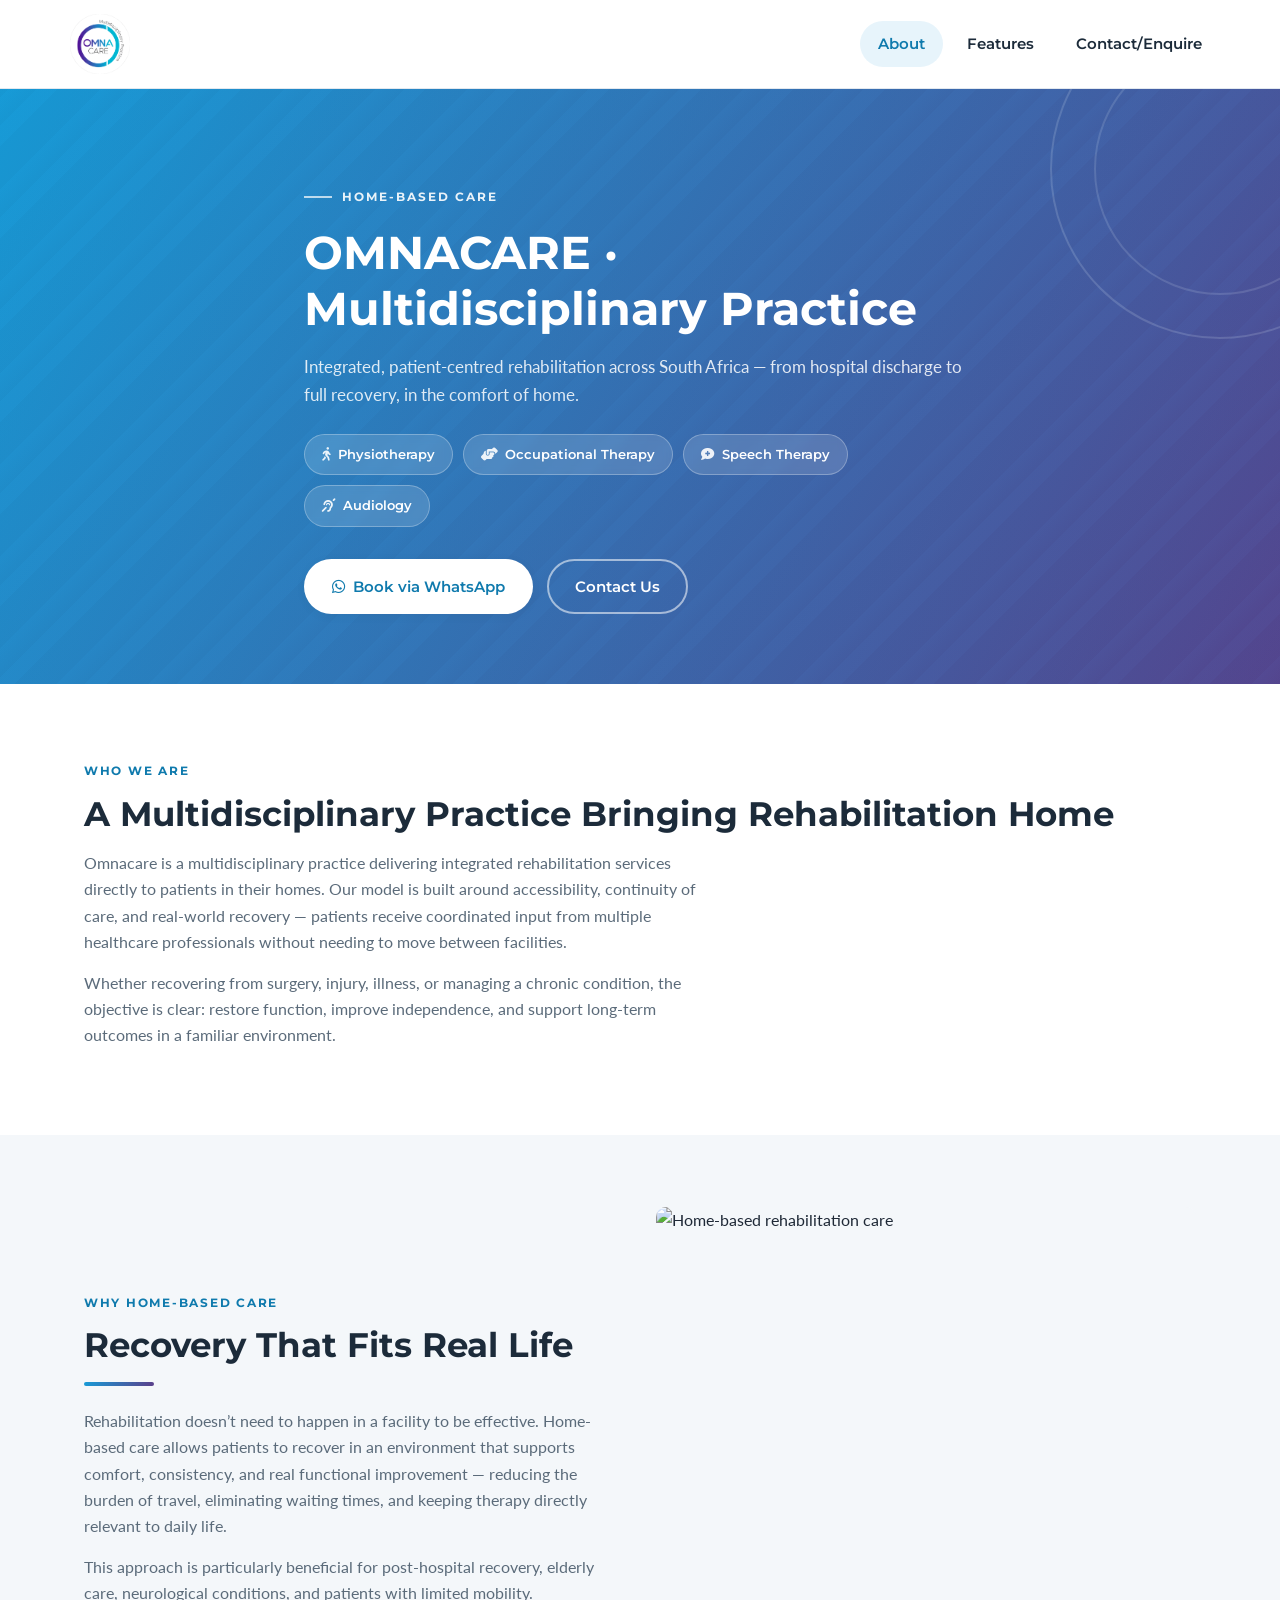
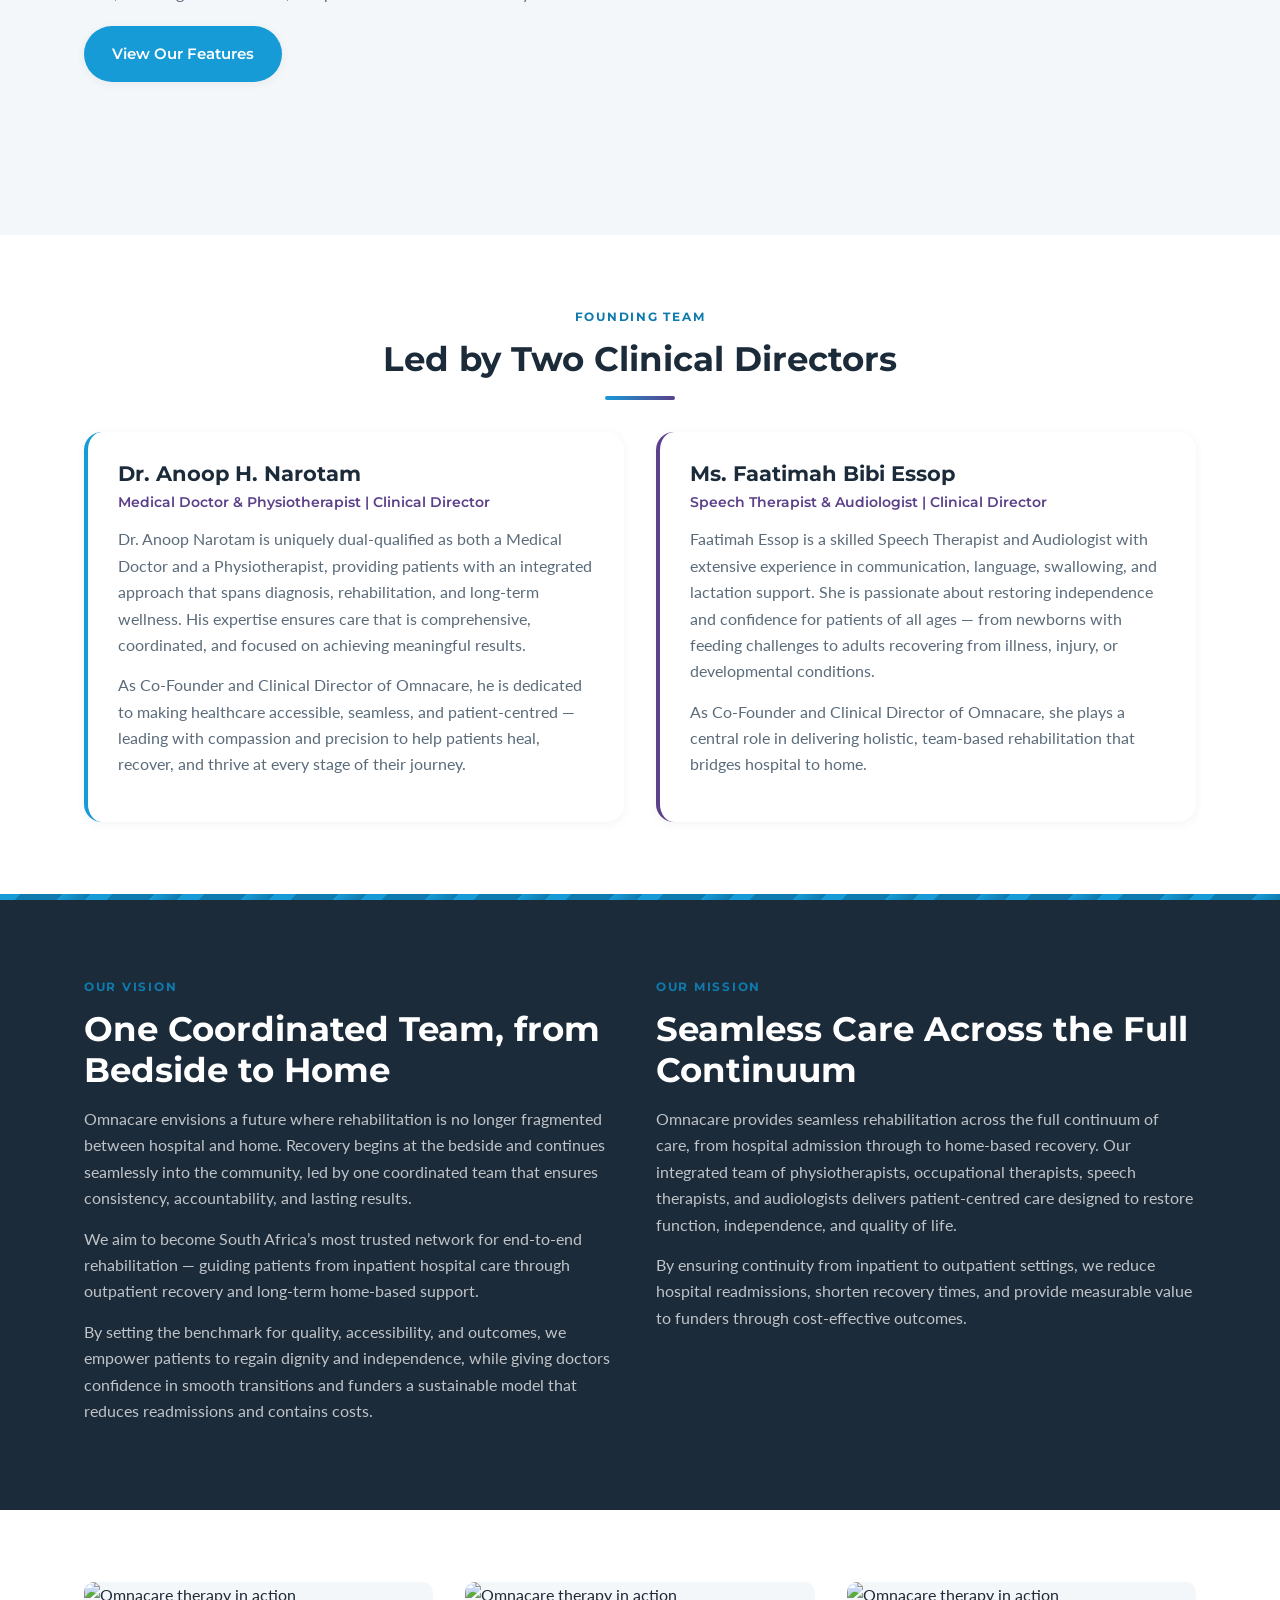
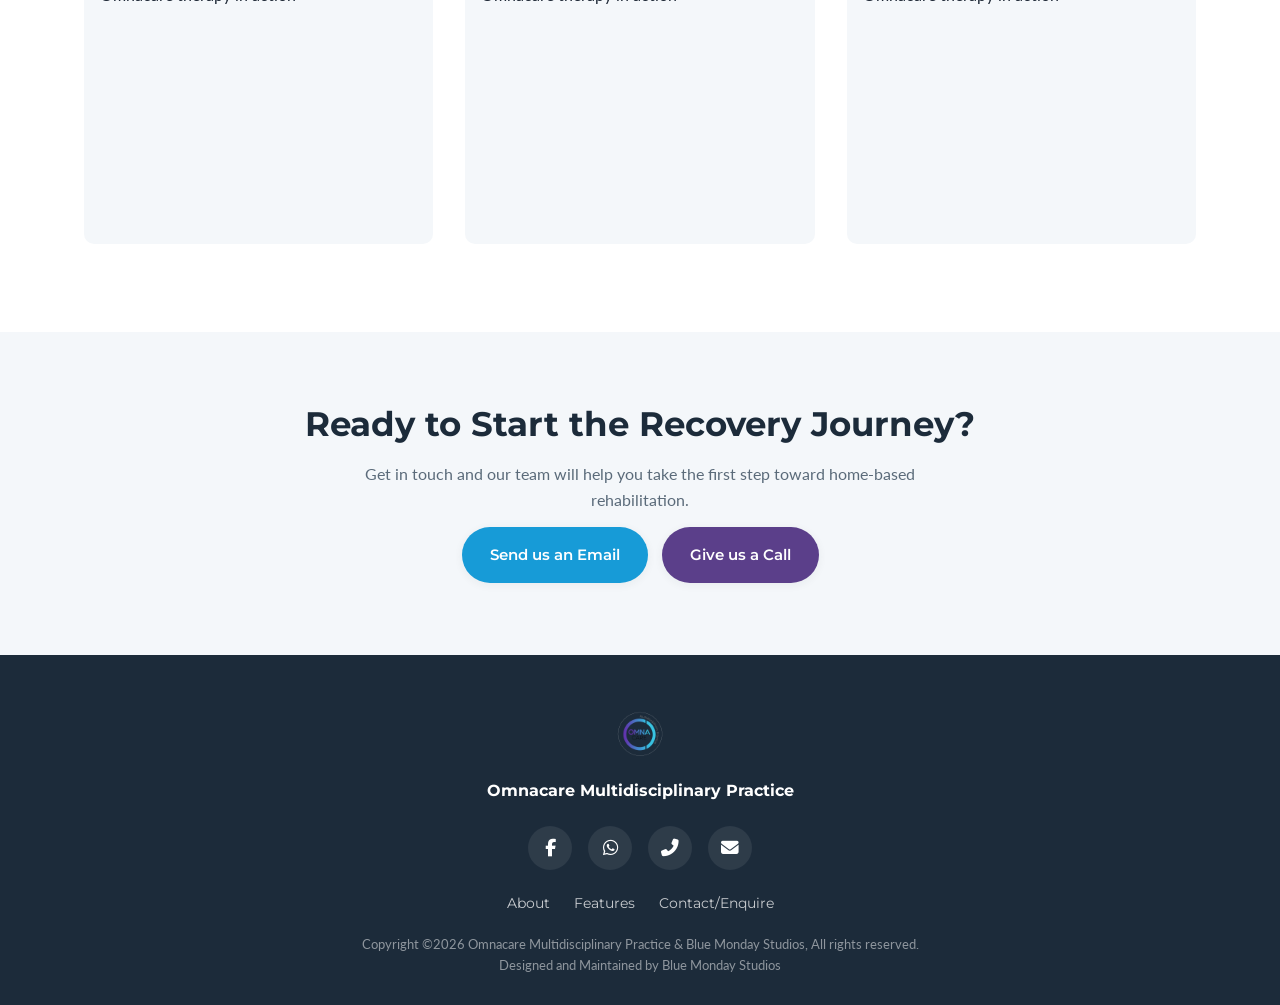
==== index.html @ d3509275 "Update index.html" ====
<!DOCTYPE html>
<html lang="en">
<head>
  <meta charset="UTF-8">
  <meta name="viewport" content="width=device-width, initial-scale=1.0">
  <title>Omnacare Multidisciplinary Practice | Home-Based Rehabilitation</title>
  <meta name="description" content="Omnacare is a South African multidisciplinary practice providing seamless, home-based rehabilitation services. Led by Clinical Directors Dr. Anoop H. Narotam and Faatimah Bibi Essop, our integrated team of physiotherapists, occupational therapists, speech therapists, and audiologists bridges the gap from hospital to home.">
  <link rel="icon" href="data/files/omnacarelogotransparent.png">

  <link rel="preconnect" href="https://fonts.googleapis.com">
  <link rel="preconnect" href="https://fonts.gstatic.com" crossorigin>
  <link href="https://fonts.googleapis.com/css2?family=Montserrat:wght@400;600;700&family=Lato:wght@300;400;700&display=swap" rel="stylesheet">
  <link rel="stylesheet" href="https://cdnjs.cloudflare.com/ajax/libs/font-awesome/6.5.2/css/all.min.css">
  <link rel="stylesheet" href="css/styles.css">
</head>
<body>

  <header class="site-header">
    <div class="container nav">
      <a href="index.html" class="nav__logo">
        <img src="data/files/omnacarelogotransparent.png" alt="Omnacare">
      </a>
      <button class="nav__toggle" aria-label="Toggle menu" aria-expanded="false">
        <i class="fas fa-bars"></i>
      </button>
      <nav class="nav__links">
        <a href="index.html" aria-current="page">About</a>
        <a href="features.html">Features</a>
        <a href="contact.html">Contact/Enquire</a>
      </nav>
    </div>
  </header>

  <section class="hero">
    <div class="hero__rings" aria-hidden="true"></div>
    <div class="container hero__inner">
      <div class="hero__eyebrow">Home-based Care</div>
      <h1>OMNACARE &middot; Multidisciplinary Practice</h1>
      <p>Integrated, patient-centred rehabilitation across South Africa &mdash; from hospital discharge to full recovery, in the comfort of home.</p>
      <div class="discipline-chips">
        <span><i class="fas fa-walking"></i> Physiotherapy</span>
        <span><i class="fas fa-hands-helping"></i> Occupational Therapy</span>
        <span><i class="fas fa-comment-medical"></i> Speech Therapy</span>
        <span><i class="fas fa-deaf"></i> Audiology</span>
      </div>
      <div class="btn-group">
        <a href="https://wa.me/27760344131?text=Hi,%20I'd%20like%20to%20book%20an%20appointment" class="btn btn-primary" style="background:#fff;color:var(--color-primary-dark)">
          <i class="fab fa-whatsapp"></i> Book via WhatsApp
        </a>
        <a href="contact.html" class="btn btn-outline">Contact Us</a>
      </div>
    </div>
  </section>

  <section class="section">
    <div class="container" data-reveal>
      <div class="eyebrow">Who we are</div>
      <h2>A Multidisciplinary Practice Bringing Rehabilitation Home</h2>
      <p class="max-prose">Omnacare is a multidisciplinary practice delivering integrated rehabilitation services directly to patients in their homes. Our model is built around accessibility, continuity of care, and real-world recovery &mdash; patients receive coordinated input from multiple healthcare professionals without needing to move between facilities.</p>
      <p class="max-prose">Whether recovering from surgery, injury, illness, or managing a chronic condition, the objective is clear: restore function, improve independence, and support long-term outcomes in a familiar environment.</p>
    </div>
  </section>

  <section class="section section--alt">
    <div class="container grid grid--2 grid--center">
      <div data-reveal>
        <div class="eyebrow">Why home-based care</div>
        <h2>Recovery That Fits Real Life</h2>
        <div class="divider"></div>
        <p>Rehabilitation doesn&rsquo;t need to happen in a facility to be effective. Home-based care allows patients to recover in an environment that supports comfort, consistency, and real functional improvement &mdash; reducing the burden of travel, eliminating waiting times, and keeping therapy directly relevant to daily life.</p>
        <p>This approach is particularly beneficial for post-hospital recovery, elderly care, neurological conditions, and patients with limited mobility.</p>
        <div class="btn-group" style="margin-top:20px">
          <a href="features.html" class="btn btn-primary">View Our Features</a>
        </div>
      </div>
      <div data-reveal>
        <div class="card__media" style="aspect-ratio:1/1">
          <img src="data/files/picture2.png" alt="Home-based rehabilitation care" loading="lazy">
        </div>
      </div>
    </div>
  </section>

  <section class="section">
    <div class="container">
      <div class="eyebrow text-center mx-auto" style="display:block;text-align:center">Founding team</div>
      <h2 class="text-center">Led by Two Clinical Directors</h2>
      <div class="divider divider--center"></div>
      <div class="grid grid--2" style="margin-top:32px">
        <div class="team-card" data-reveal>
          <h3>Dr. Anoop H. Narotam</h3>
          <span class="role">Medical Doctor &amp; Physiotherapist | Clinical Director</span>
          <p>Dr. Anoop Narotam is uniquely dual-qualified as both a Medical Doctor and a Physiotherapist, providing patients with an integrated approach that spans diagnosis, rehabilitation, and long-term wellness. His expertise ensures care that is comprehensive, coordinated, and focused on achieving meaningful results.</p>
          <p>As Co-Founder and Clinical Director of Omnacare, he is dedicated to making healthcare accessible, seamless, and patient-centred &mdash; leading with compassion and precision to help patients heal, recover, and thrive at every stage of their journey.</p>
        </div>
        <div class="team-card" data-reveal>
          <h3>Ms. Faatimah Bibi Essop</h3>
          <span class="role">Speech Therapist &amp; Audiologist | Clinical Director</span>
          <p>Faatimah Essop is a skilled Speech Therapist and Audiologist with extensive experience in communication, language, swallowing, and lactation support. She is passionate about restoring independence and confidence for patients of all ages &mdash; from newborns with feeding challenges to adults recovering from illness, injury, or developmental conditions.</p>
          <p>As Co-Founder and Clinical Director of Omnacare, she plays a central role in delivering holistic, team-based rehabilitation that bridges hospital to home.</p>
        </div>
      </div>
    </div>
  </section>

  <div class="stripe-divider"></div>

  <section class="section section--navy">
    <div class="container grid grid--2">
      <div data-reveal>
        <div class="eyebrow">Our vision</div>
        <h2>One Coordinated Team, from Bedside to Home</h2>
        <p>Omnacare envisions a future where rehabilitation is no longer fragmented between hospital and home. Recovery begins at the bedside and continues seamlessly into the community, led by one coordinated team that ensures consistency, accountability, and lasting results.</p>
        <p>We aim to become South Africa&rsquo;s most trusted network for end-to-end rehabilitation &mdash; guiding patients from inpatient hospital care through outpatient recovery and long-term home-based support.</p>
        <p>By setting the benchmark for quality, accessibility, and outcomes, we empower patients to regain dignity and independence, while giving doctors confidence in smooth transitions and funders a sustainable model that reduces readmissions and contains costs.</p>
      </div>
      <div data-reveal>
        <div class="eyebrow">Our mission</div>
        <h2>Seamless Care Across the Full Continuum</h2>
        <p>Omnacare provides seamless rehabilitation across the full continuum of care, from hospital admission through to home-based recovery. Our integrated team of physiotherapists, occupational therapists, speech therapists, and audiologists delivers patient-centred care designed to restore function, independence, and quality of life.</p>
        <p>By ensuring continuity from inpatient to outpatient settings, we reduce hospital readmissions, shorten recovery times, and provide measurable value to funders through cost-effective outcomes.</p>
      </div>
    </div>
  </section>

  <section class="section">
    <div class="container">
      <div class="grid grid--3" data-reveal>
        <div class="card__media"><img src="data/files/picture4.png" alt="Omnacare therapy in action" loading="lazy"></div>
        <div class="card__media"><img src="data/files/picture4.png" alt="Omnacare therapy in action" loading="lazy"></div>
        <div class="card__media"><img src="data/files/picture3.png" alt="Omnacare therapy in action" loading="lazy"></div>
      </div>
    </div>
  </section>

  <section class="section section--alt text-center">
    <div class="container" data-reveal>
      <h2>Ready to Start the Recovery Journey?</h2>
      <p class="max-prose mx-auto">Get in touch and our team will help you take the first step toward home-based rehabilitation.</p>
      <div class="btn-group" style="justify-content:center">
        <a href="mailto:info@omnacare.co.za" class="btn btn-primary">Send us an Email</a>
        <a href="tel:0760344131" class="btn btn-secondary">Give us a Call</a>
      </div>
    </div>
  </section>

  <footer class="site-footer">
    <div class="container">
      <img class="footer-logo" src="data/files/omnacarelogotranspare.png" alt="Omnacare">
      <div><strong>Omnacare Multidisciplinary Practice</strong></div>
      <div class="footer-social">
        <a href="https://www.facebook.com/profile.php?id=61579705359234" target="_blank" rel="noopener" aria-label="Facebook"><i class="fab fa-facebook-f"></i></a>
        <a href="https://wa.me/27760344131" target="_blank" rel="noopener" aria-label="WhatsApp"><i class="fab fa-whatsapp"></i></a>
        <a href="tel:0760344131" aria-label="Phone"><i class="fas fa-phone-alt"></i></a>
        <a href="mailto:info@omnacare.co.za" aria-label="Email"><i class="fas fa-envelope"></i></a>
      </div>
      <nav class="footer-nav">
        <a href="index.html">About</a>
        <a href="features.html">Features</a>
        <a href="contact.html">Contact/Enquire</a>
      </nav>
      <div class="footer-bottom">
        Copyright &copy;2026 Omnacare Multidisciplinary Practice & Blue Monday Studios, All rights reserved.<br>
        Designed and Maintained by Blue Monday Studios
      </div>
    </div>
  </footer>

  <button class="scroll-top" aria-label="Scroll to top"><i class="fas fa-arrow-up"></i></button>

  <script src="js/main.js"></script>
</body>
</html>
---- css/styles.css ----
/* ==========================================================================
   Omnacare Multidisciplinary Practice — Stylesheet
   ========================================================================== */

:root {
  /* Color tokens */
  --color-primary: #179bd7;
  --color-primary-dark: #0f7aad;
  --color-primary-light: #e7f4fb;
  --color-secondary: #5b3f8a;
  --color-secondary-dark: #452f6b;
  --color-navy: #1c2b3a;
  --color-navy-soft: #293a4a;
  --color-ink: #1f2937;
  --color-muted: #5b6b7a;
  --color-bg: #ffffff;
  --color-bg-alt: #f4f7fa;
  --color-border: #e2e8ef;
  --color-white: #ffffff;

  --gradient-brand: linear-gradient(120deg, var(--color-primary) 0%, var(--color-secondary) 100%);
  --gradient-stripe: repeating-linear-gradient(
    -45deg,
    var(--color-primary-dark),
    var(--color-primary) 20px,
    var(--color-primary-dark) 20px,
    var(--color-primary-dark) 50px,
    var(--color-primary) 50px,
    var(--color-primary) 65px
  );

  /* Type */
  --font-heading: "Montserrat", "Helvetica Neue", sans-serif;
  --font-body: "Lato", "Helvetica Neue", sans-serif;

  /* Layout */
  --max-width: 1160px;
  --radius: 10px;
  --radius-lg: 18px;
  --shadow-sm: 0 2px 10px rgba(28, 43, 58, 0.06);
  --shadow-md: 0 12px 32px rgba(28, 43, 58, 0.12);
  --transition: 0.25s ease;
}

/* ---------- Reset ---------- */
*, *::before, *::after { box-sizing: border-box; }
html { scroll-behavior: smooth; }
body {
  margin: 0;
  font-family: var(--font-body);
  color: var(--color-ink);
  background: var(--color-bg);
  line-height: 1.65;
  -webkit-font-smoothing: antialiased;
}
img { max-width: 100%; display: block; }
a { color: var(--color-primary-dark); text-decoration: none; }
a:hover { color: var(--color-secondary); }
ul { margin: 0; padding: 0; list-style: none; }
h1, h2, h3, h4 {
  font-family: var(--font-heading);
  color: var(--color-navy);
  line-height: 1.2;
  margin: 0 0 16px;
  font-weight: 700;
}
h1 { font-size: clamp(2rem, 4vw, 2.9rem); }
h2 { font-size: clamp(1.55rem, 3vw, 2.1rem); }
h3 { font-size: 1.3rem; }
h4 { font-size: 1.1rem; }
p { margin: 0 0 14px; color: var(--color-muted); }

:focus-visible {
  outline: 3px solid var(--color-primary);
  outline-offset: 2px;
}

@media (prefers-reduced-motion: reduce) {
  html { scroll-behavior: auto; }
  * { animation: none !important; transition: none !important; }
}

/* ---------- Layout helpers ---------- */
.container {
  max-width: var(--max-width);
  margin: 0 auto;
  padding: 0 24px;
}
.section { padding: 72px 0; }
.section--tight { padding: 40px 0; }
.section--alt { background: var(--color-bg-alt); }
.section--navy { background: var(--color-navy); color: rgba(255,255,255,0.88); }
.section--navy h2, .section--navy h3, .section--navy h4 { color: #fff; }
.section--navy p { color: rgba(255,255,255,0.72); }

.eyebrow {
  display: inline-block;
  font-family: var(--font-heading);
  font-size: 0.78rem;
  font-weight: 700;
  letter-spacing: 0.14em;
  text-transform: uppercase;
  color: var(--color-primary-dark);
  margin-bottom: 12px;
}

.divider {
  width: 70px;
  height: 4px;
  border-radius: 4px;
  background: var(--gradient-brand);
  margin: 6px 0 22px;
}
.divider--center { margin-left: auto; margin-right: auto; }

.grid {
  display: grid;
  gap: 32px;
}
.grid--2 { grid-template-columns: repeat(2, 1fr); }
.grid--3 { grid-template-columns: repeat(3, 1fr); }
.grid--center { align-items: center; }

@media (max-width: 860px) {
  .grid--2, .grid--3 { grid-template-columns: 1fr; }
  .section { padding: 52px 0; }
}

.text-center { text-align: center; }
.max-prose { max-width: 640px; }
.mx-auto { margin-left: auto; margin-right: auto; }

/* ---------- Buttons ---------- */
.btn {
  display: inline-flex;
  align-items: center;
  gap: 8px;
  font-family: var(--font-heading);
  font-weight: 600;
  font-size: 0.95rem;
  padding: 13px 26px;
  border-radius: 50px;
  border: 2px solid transparent;
  cursor: pointer;
  transition: transform var(--transition), box-shadow var(--transition), background var(--transition), color var(--transition);
}
.btn:hover { transform: translateY(-2px); }
.btn-primary { background: var(--color-primary); color: #fff; box-shadow: var(--shadow-sm); }
.btn-primary:hover { background: var(--color-primary-dark); color: #fff; box-shadow: var(--shadow-md); }
.btn-secondary { background: var(--color-secondary); color: #fff; box-shadow: var(--shadow-sm); }
.btn-secondary:hover { background: var(--color-secondary-dark); color: #fff; box-shadow: var(--shadow-md); }
.btn-outline { background: transparent; color: #fff; border-color: rgba(255,255,255,0.55); }
.btn-outline:hover { background: rgba(255,255,255,0.12); color: #fff; }
.btn-group { display: flex; flex-wrap: wrap; gap: 14px; }

/* ---------- Header / Nav ---------- */
.site-header {
  position: sticky;
  top: 0;
  z-index: 500;
  background: rgba(255, 255, 255, 0.94);
  backdrop-filter: blur(8px);
  border-bottom: 1px solid var(--color-border);
}
.nav {
  display: flex;
  align-items: center;
  justify-content: space-between;
  padding: 14px 0;
}
.nav__logo { margin-left: 10px; display: flex; align-items: center; }
.nav__logo img { height: 60px; width: auto; }
.nav__links {
  display: flex;
  align-items: center;
  gap: 6px;
}
.nav__links a {
  font-family: var(--font-heading);
  font-weight: 600;
  font-size: 0.95rem;
  color: var(--color-navy);
  padding: 10px 18px;
  border-radius: 50px;
  transition: background var(--transition), color var(--transition);
}
.nav__links a:hover,
.nav__links a[aria-current="page"] {
  background: var(--color-primary-light);
  color: var(--color-primary-dark);
}
.nav__toggle {
  display: none;
  background: none;
  border: none;
  font-size: 1.6rem;
  color: var(--color-navy);
  cursor: pointer;
}

@media (max-width: 760px) {
  .nav__toggle { display: block; }
  .nav__links {
    position: absolute;
    top: 100%;
    left: 0;
    right: 0;
    flex-direction: column;
    align-items: stretch;
    background: #fff;
    border-bottom: 1px solid var(--color-border);
    padding: 10px 20px 18px;
    gap: 4px;
    display: none;
  }
  .nav__links.is-open { display: flex; }
  .nav__links a { padding: 12px 14px; }
}

/* ---------- Hero ---------- */
.hero {
  position: relative;
  padding: 90px 0 70px;
  background: var(--gradient-brand);
  color: #fff;
  overflow: hidden;
}
.hero::after {
  content: "";
  position: absolute;
  inset: 0;
  background: var(--gradient-stripe);
  opacity: 0.1;
  pointer-events: none;
  z-index: 0;
}
.hero__rings {
  position: absolute;
  top: -90px;
  right: -110px;
  width: 340px;
  height: 340px;
  border-radius: 50%;
  border: 2px solid rgba(255, 255, 255, 0.16);
  pointer-events: none;
  z-index: 0;
}
.hero__rings::after {
  content: "";
  position: absolute;
  inset: 42px;
  border-radius: 50%;
  border: 2px solid rgba(255, 255, 255, 0.14);
}
@media (max-width: 700px) { .hero__rings { display: none; } }

.hero__inner { position: relative; z-index: 2; max-width: 720px; }
.hero h1 { color: #fff; }
.hero p { color: rgba(255,255,255,0.85); font-size: 1.08rem; }

.hero__eyebrow {
  display: inline-flex;
  align-items: center;
  gap: 10px;
  font-family: var(--font-heading);
  font-weight: 700;
  font-size: 0.78rem;
  letter-spacing: 0.16em;
  text-transform: uppercase;
  color: rgba(255, 255, 255, 0.9);
  margin-bottom: 18px;
}
.hero__eyebrow::before {
  content: "";
  width: 28px;
  height: 2px;
  background: #fff;
  opacity: 0.7;
}

.discipline-chips {
  display: flex;
  flex-wrap: wrap;
  gap: 10px;
  margin: 24px 0 32px;
}
.discipline-chips span {
  display: inline-flex;
  align-items: center;
  gap: 7px;
  padding: 9px 17px;
  border-radius: 50px;
  background: rgba(255, 255, 255, 0.14);
  border: 1px solid rgba(255, 255, 255, 0.28);
  backdrop-filter: blur(4px);
  font-family: var(--font-heading);
  font-weight: 600;
  font-size: 0.82rem;
  color: #fff;
}
.discipline-chips i { font-size: 0.85rem; opacity: 0.9; }

.hero--compact { padding: 56px 0; }

/* ---------- Cards ---------- */
.card {
  background: #fff;
  border-radius: var(--radius-lg);
  padding: 28px;
  box-shadow: var(--shadow-sm);
  border: 1px solid var(--color-border);
  transition: transform var(--transition), box-shadow var(--transition);
}
.card:hover { transform: translateY(-4px); box-shadow: var(--shadow-md); }
.card__icon {
  width: 56px;
  height: 56px;
  border-radius: 14px;
  display: flex;
  align-items: center;
  justify-content: center;
  background: var(--color-primary-light);
  color: var(--color-primary-dark);
  font-size: 1.4rem;
  margin-bottom: 16px;
}
.card__media {
  border-radius: var(--radius);
  overflow: hidden;
  margin-bottom: 16px;
  aspect-ratio: 4 / 3;
  background: var(--color-bg-alt);
}
.card__media img { width: 100%; height: 100%; object-fit: cover; }

.card ul { margin: 0; }
.card ul li {
  padding-left: 22px;
  position: relative;
  margin-bottom: 8px;
  color: var(--color-muted);
}
.card ul li::before {
  content: "";
  position: absolute;
  left: 0;
  top: 9px;
  width: 8px;
  height: 8px;
  border-radius: 50%;
  background: var(--color-primary);
}

/* ---------- Check list ---------- */
.check-list li {
  position: relative;
  padding: 8px 0 8px 32px;
  border-bottom: 1px dashed var(--color-border);
}
.check-list li:last-child { border-bottom: none; }
.check-list li::before {
  content: "\2713";
  position: absolute;
  left: 0;
  top: 8px;
  width: 22px;
  height: 22px;
  border-radius: 50%;
  background: var(--color-primary-light);
  color: var(--color-primary-dark);
  font-size: 0.75rem;
  font-weight: 700;
  display: flex;
  align-items: center;
  justify-content: center;
}

/* ---------- Numbered process steps ---------- */
.steps {
  display: grid;
  grid-template-columns: repeat(4, 1fr);
  gap: 24px;
  counter-reset: step;
}
@media (max-width: 860px) { .steps { grid-template-columns: 1fr 1fr; } }
@media (max-width: 500px) { .steps { grid-template-columns: 1fr; } }
.step {
  position: relative;
  padding: 22px 18px 18px;
  background: #fff;
  border: 1px solid var(--color-border);
  border-radius: var(--radius);
}
.step::before {
  counter-increment: step;
  content: counter(step);
  font-family: var(--font-heading);
  font-weight: 700;
  color: #fff;
  background: var(--gradient-brand);
  width: 34px;
  height: 34px;
  border-radius: 50%;
  display: flex;
  align-items: center;
  justify-content: center;
  margin-bottom: 12px;
}

/* ---------- Team ---------- */
.team-card {
  background: #fff;
  border-radius: var(--radius-lg);
  padding: 30px;
  border-left: 4px solid var(--color-primary);
  box-shadow: var(--shadow-sm);
  height: 100%;
}
.team-card:nth-child(2) { border-left-color: var(--color-secondary); }
.team-card h3 { margin-bottom: 4px; }
.team-card .role {
  font-family: var(--font-heading);
  font-weight: 600;
  font-size: 0.9rem;
  color: var(--color-secondary);
  margin-bottom: 12px;
  display: block;
}

/* ---------- Stripe divider ---------- */
.stripe-divider {
  height: 6px;
  background: var(--gradient-stripe);
}

/* ---------- Contact ---------- */
.contact-block { display: flex; align-items: flex-start; gap: 14px; margin-bottom: 22px; }
.contact-block .icon {
  width: 44px; height: 44px; flex: 0 0 44px;
  border-radius: 12px;
  background: var(--color-primary-light);
  color: var(--color-primary-dark);
  display: flex; align-items: center; justify-content: center;
  font-size: 1.1rem;
}
.hours-table { width: 100%; border-collapse: collapse; }
.hours-table td { padding: 7px 0; border-bottom: 1px solid var(--color-border); font-size: 0.95rem; }
.hours-table td:first-child { font-weight: 600; color: var(--color-navy); width: 45%; }
.hours-table tr:last-child td { border-bottom: none; }
.emergency-note {
  margin-top: 16px;
  padding: 12px 16px;
  border-radius: var(--radius);
  background: #fdecec;
  color: #b3261e;
  font-weight: 600;
  font-size: 0.92rem;
}

/* ---------- Form ---------- */
.form-grid { display: grid; grid-template-columns: 1fr 1fr; gap: 18px; }
.form-grid .full { grid-column: 1 / -1; }
@media (max-width: 640px) { .form-grid { grid-template-columns: 1fr; } }
.field label {
  display: block;
  font-family: var(--font-heading);
  font-weight: 600;
  font-size: 0.88rem;
  color: var(--color-navy);
  margin-bottom: 6px;
}
.field input,
.field textarea {
  width: 100%;
  padding: 12px 14px;
  border: 1px solid var(--color-border);
  border-radius: 8px;
  font-family: var(--font-body);
  font-size: 0.98rem;
  background: #fff;
  transition: border-color var(--transition), box-shadow var(--transition);
}
.field input:focus,
.field textarea:focus {
  border-color: var(--color-primary);
  box-shadow: 0 0 0 3px var(--color-primary-light);
  outline: none;
}
.form-note { font-size: 0.85rem; color: var(--color-muted); margin-top: 6px; }
.form-status {
  display: none;
  padding: 12px 16px;
  border-radius: 8px;
  margin-bottom: 18px;
  font-size: 0.92rem;
  font-weight: 600;
}
.form-status.is-visible { display: block; }
.form-status--error { background: #fdecec; color: #b3261e; }
.form-status--success { background: #e6f6ec; color: #1e7b45; }

/* ---------- Footer ---------- */
.site-footer {
  background: var(--color-navy);
  color: rgba(255,255,255,0.75);
  padding: 56px 0 28px;
  text-align: center;
}
.site-footer .footer-logo { height: 48px; margin: 0 auto 18px; }
.site-footer strong { color: #fff; font-family: var(--font-heading); }
.footer-social {
  display: flex;
  justify-content: center;
  gap: 16px;
  margin: 22px 0;
}
.footer-social a {
  width: 44px; height: 44px;
  border-radius: 50%;
  background: rgba(255,255,255,0.08);
  color: #fff;
  display: flex; align-items: center; justify-content: center;
  font-size: 1.1rem;
  transition: background var(--transition), transform var(--transition);
}
.footer-social a:hover { background: var(--color-primary); transform: translateY(-3px); color: #fff; }
.footer-nav { display: flex; justify-content: center; gap: 24px; flex-wrap: wrap; margin: 18px 0; }
.footer-nav a { color: rgba(255,255,255,0.75); font-family: var(--font-heading); font-size: 0.9rem; }
.footer-nav a:hover { color: #fff; }
.footer-bottom { font-size: 0.82rem; margin-top: 18px; color: rgba(255,255,255,0.5); }
.footer-bottom a { color: rgba(255,255,255,0.65); }

/* ---------- Scroll to top ---------- */
.scroll-top {
  position: fixed;
  right: 22px;
  bottom: 22px;
  width: 46px;
  height: 46px;
  border-radius: 50%;
  background: var(--color-primary);
  color: #fff;
  display: flex;
  align-items: center;
  justify-content: center;
  box-shadow: var(--shadow-md);
  opacity: 0;
  pointer-events: none;
  transform: translateY(10px);
  transition: opacity var(--transition), transform var(--transition);
  z-index: 400;
}
.scroll-top.is-active { opacity: 1; pointer-events: auto; transform: translateY(0); }

/* ---------- Scroll reveal (progressive enhancement) ---------- */
[data-reveal] {
  opacity: 0;
  transform: translateY(16px);
  transition: opacity 0.6s ease, transform 0.6s ease;
}
[data-reveal].is-visible { opacity: 1; transform: translateY(0); }
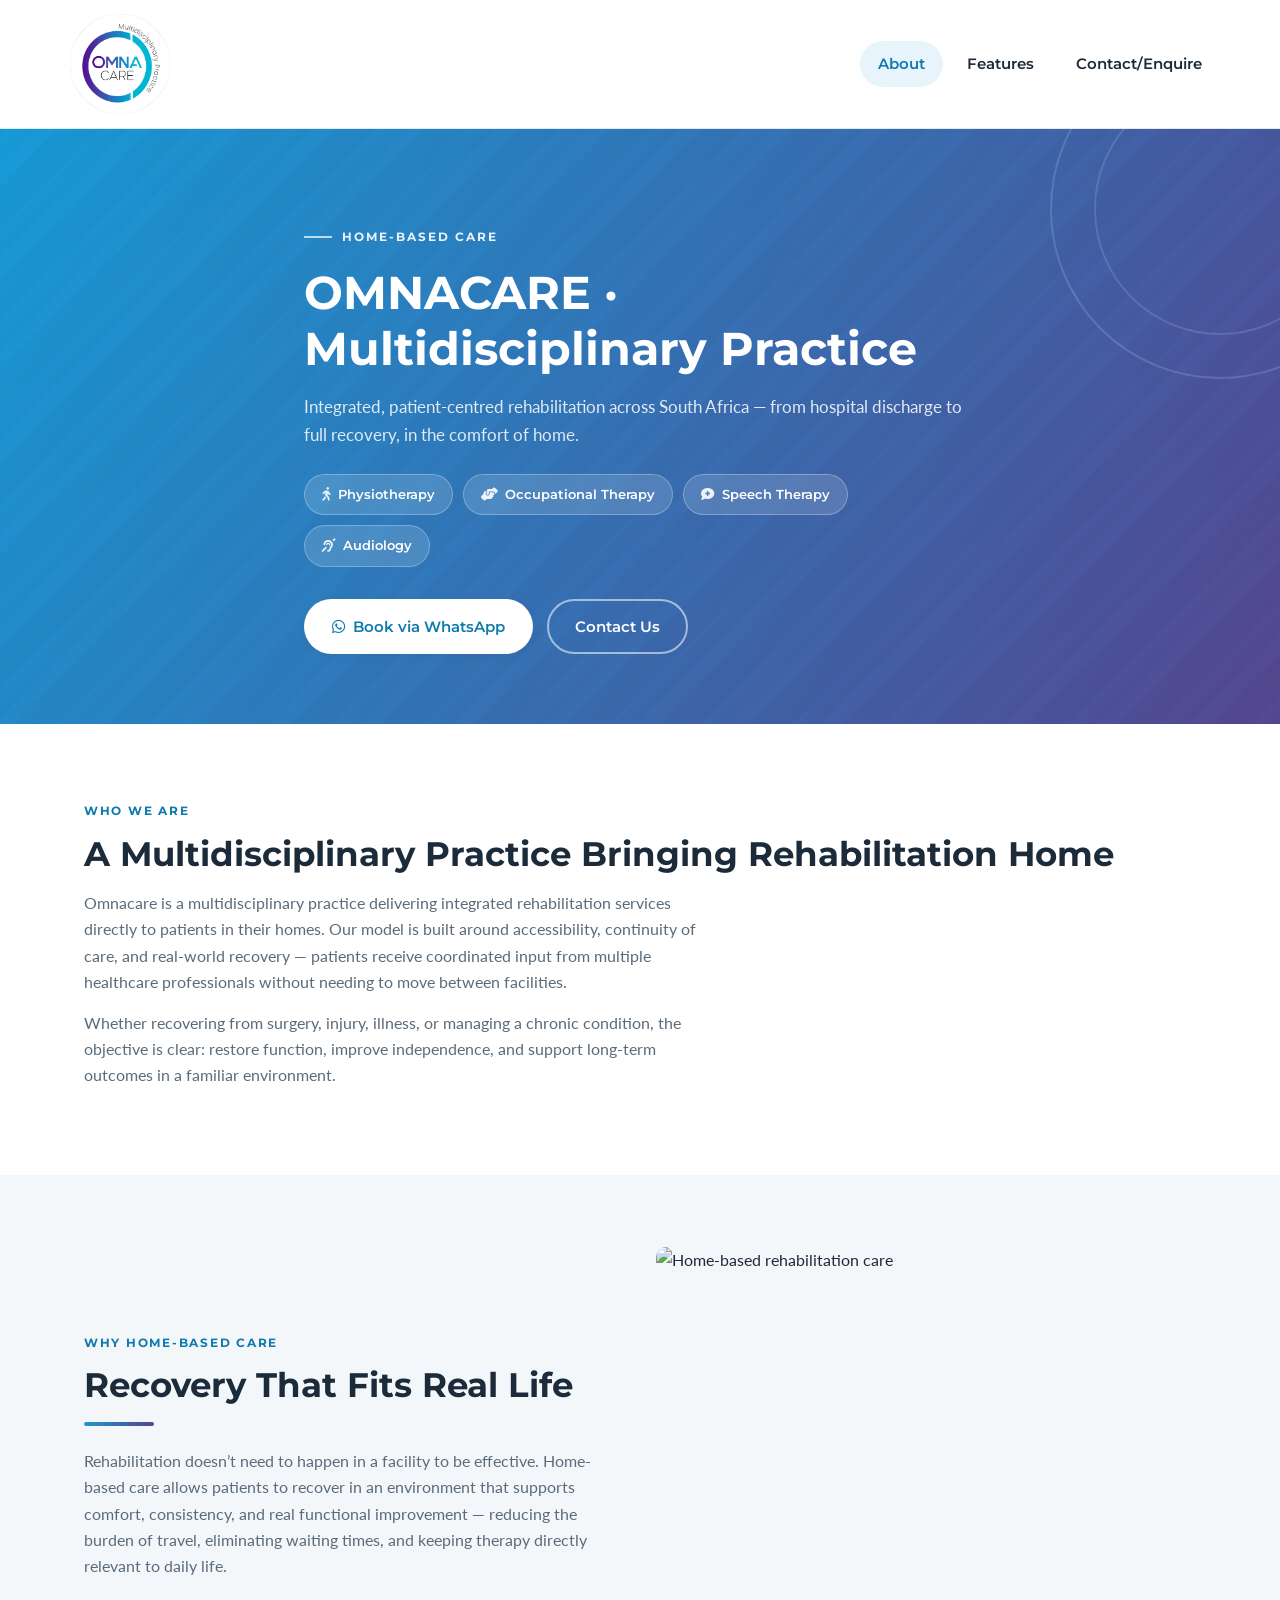
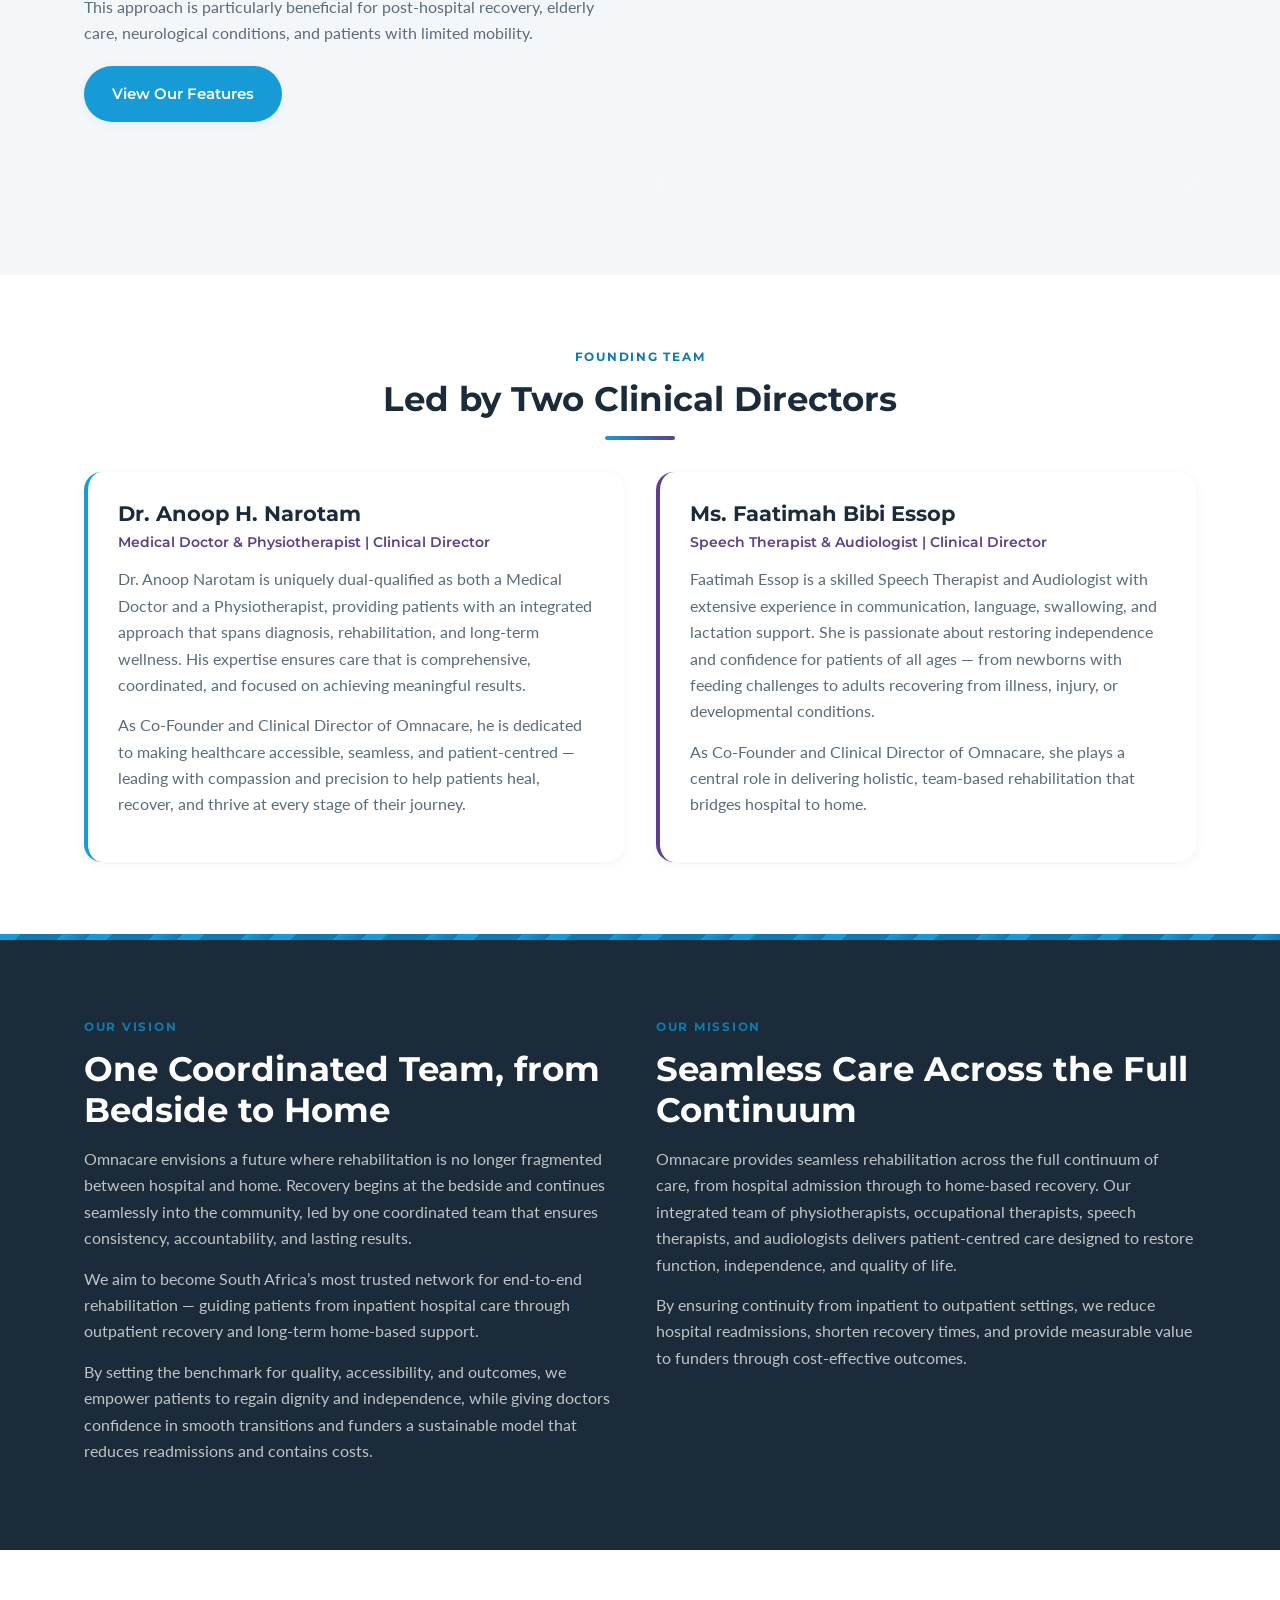
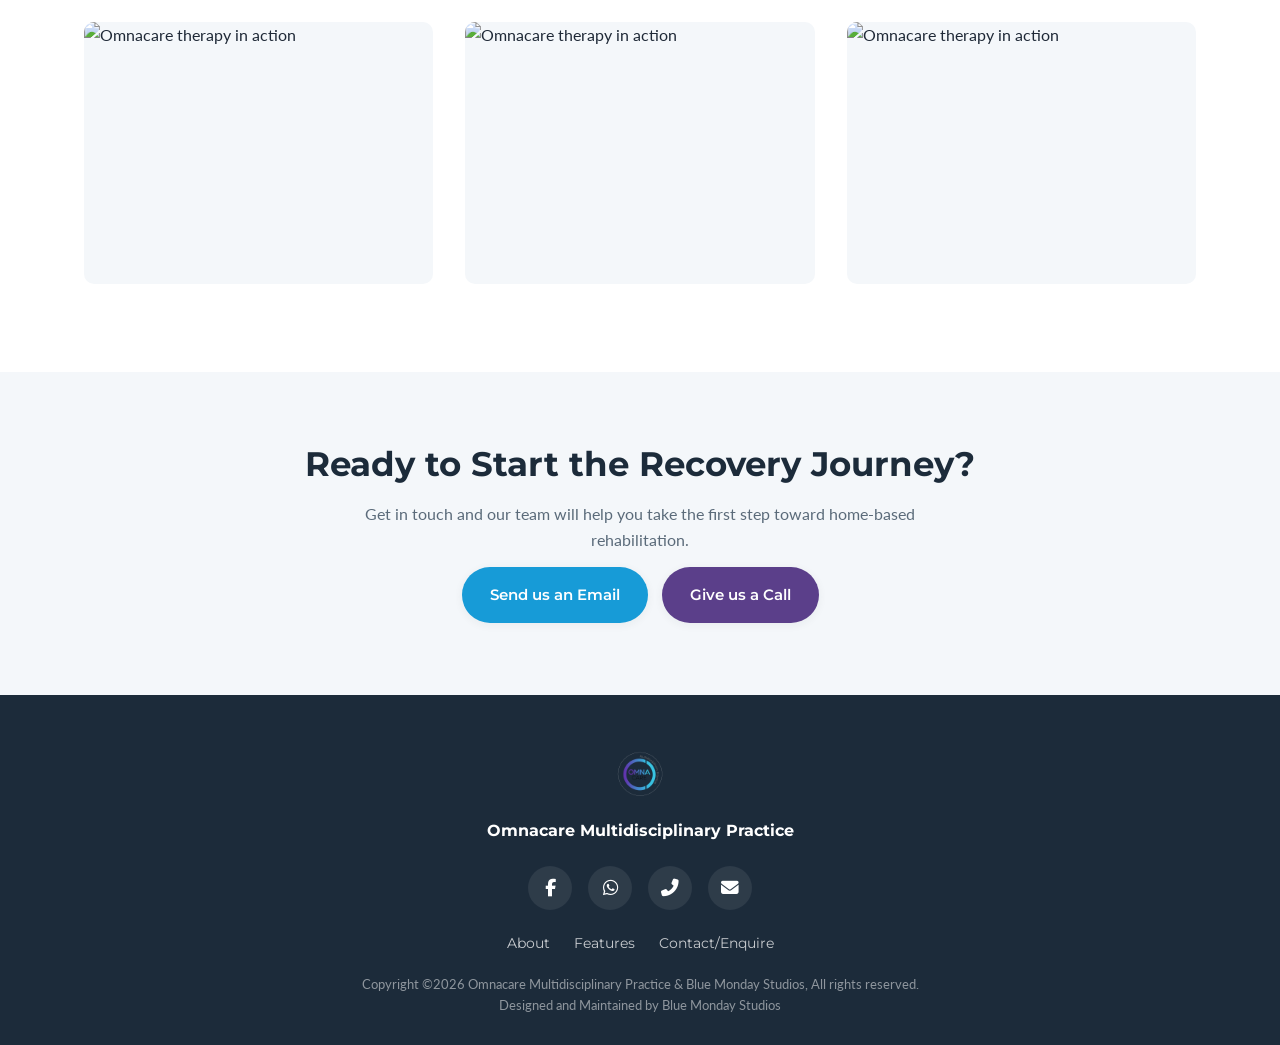
==== commit 45494f4d: "Update index.html" ====
--- a/index.html
+++ b/index.html
@@ -126,9 +126,9 @@
   <section class="section">
     <div class="container">
       <div class="grid grid--3" data-reveal>
-        <div class="card__media"><img src="data/files/picture4.png" alt="Omnacare therapy in action" loading="lazy"></div>
-        <div class="card__media"><img src="data/files/picture4.png" alt="Omnacare therapy in action" loading="lazy"></div>
-        <div class="card__media"><img src="data/files/picture3.png" alt="Omnacare therapy in action" loading="lazy"></div>
+        <div class="card__media"><img src="data/files/pic1.png" alt="Omnacare therapy in action" loading="lazy"></div>
+        <div class="card__media"><img src="data/files/pic2.png" alt="Omnacare therapy in action" loading="lazy"></div>
+        <div class="card__media"><img src="data/files/pic3.png" alt="Omnacare therapy in action" loading="lazy"></div>
       </div>
     </div>
   </section>
--- a/css/styles.css
+++ b/css/styles.css
@@ -169,7 +169,7 @@
   padding: 14px 0;
 }
 .nav__logo { margin-left: 10px; display: flex; align-items: center; }
-.nav__logo img { height: 60px; width: auto; }
+.nav__logo img { height: 100px; width: auto; }
 .nav__links {
   display: flex;
   align-items: center;
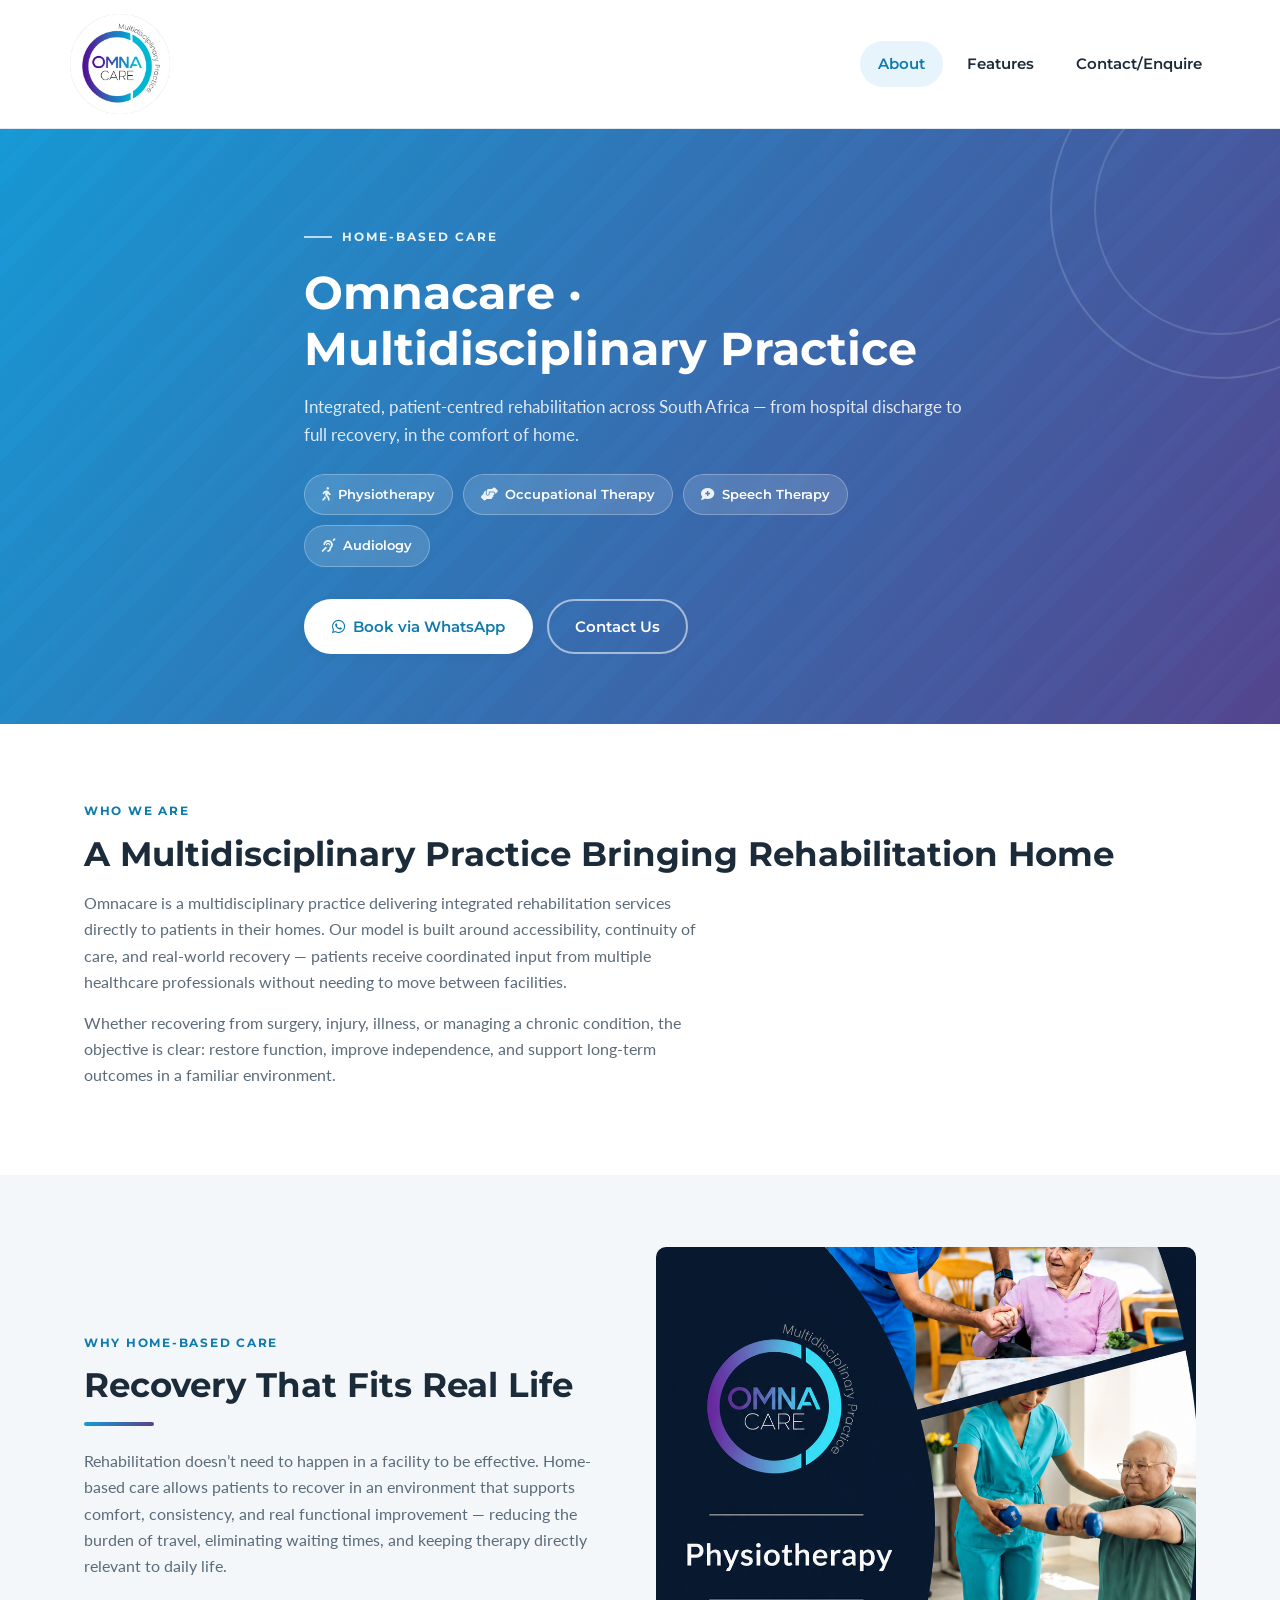
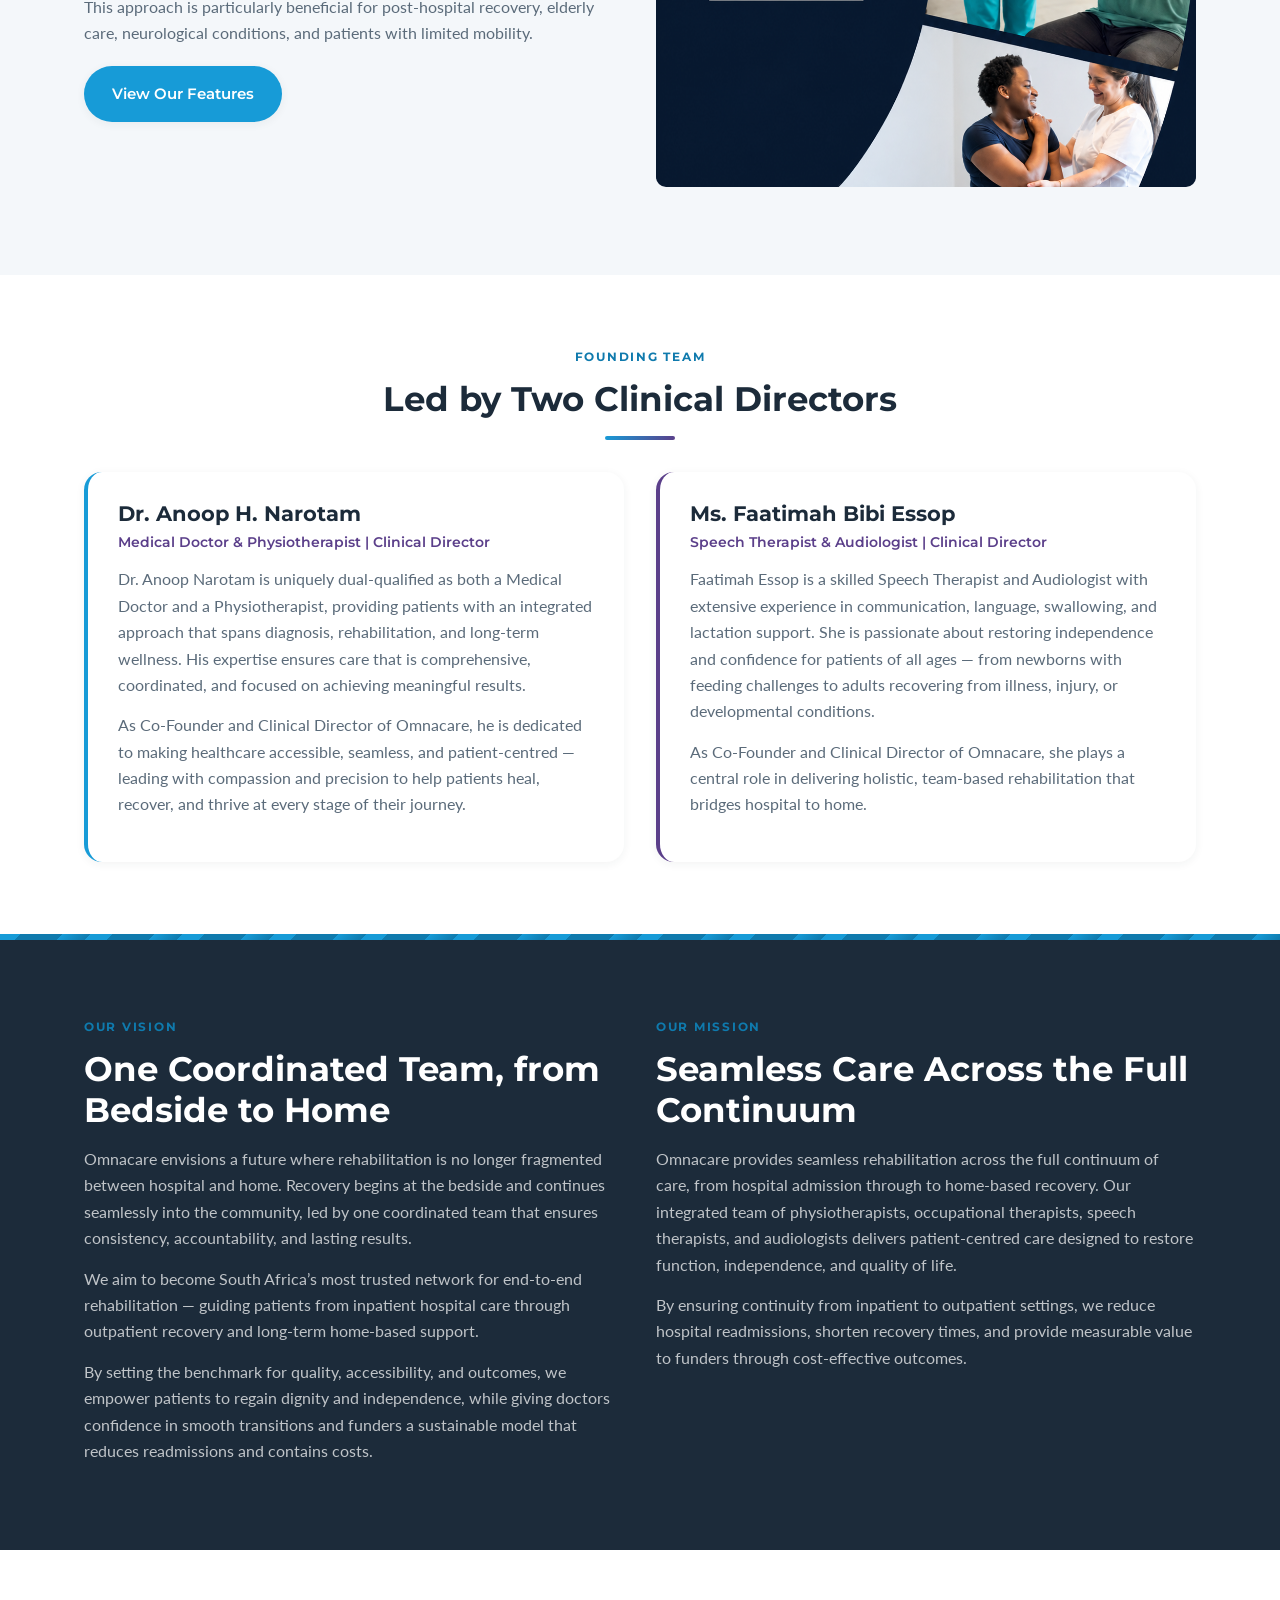
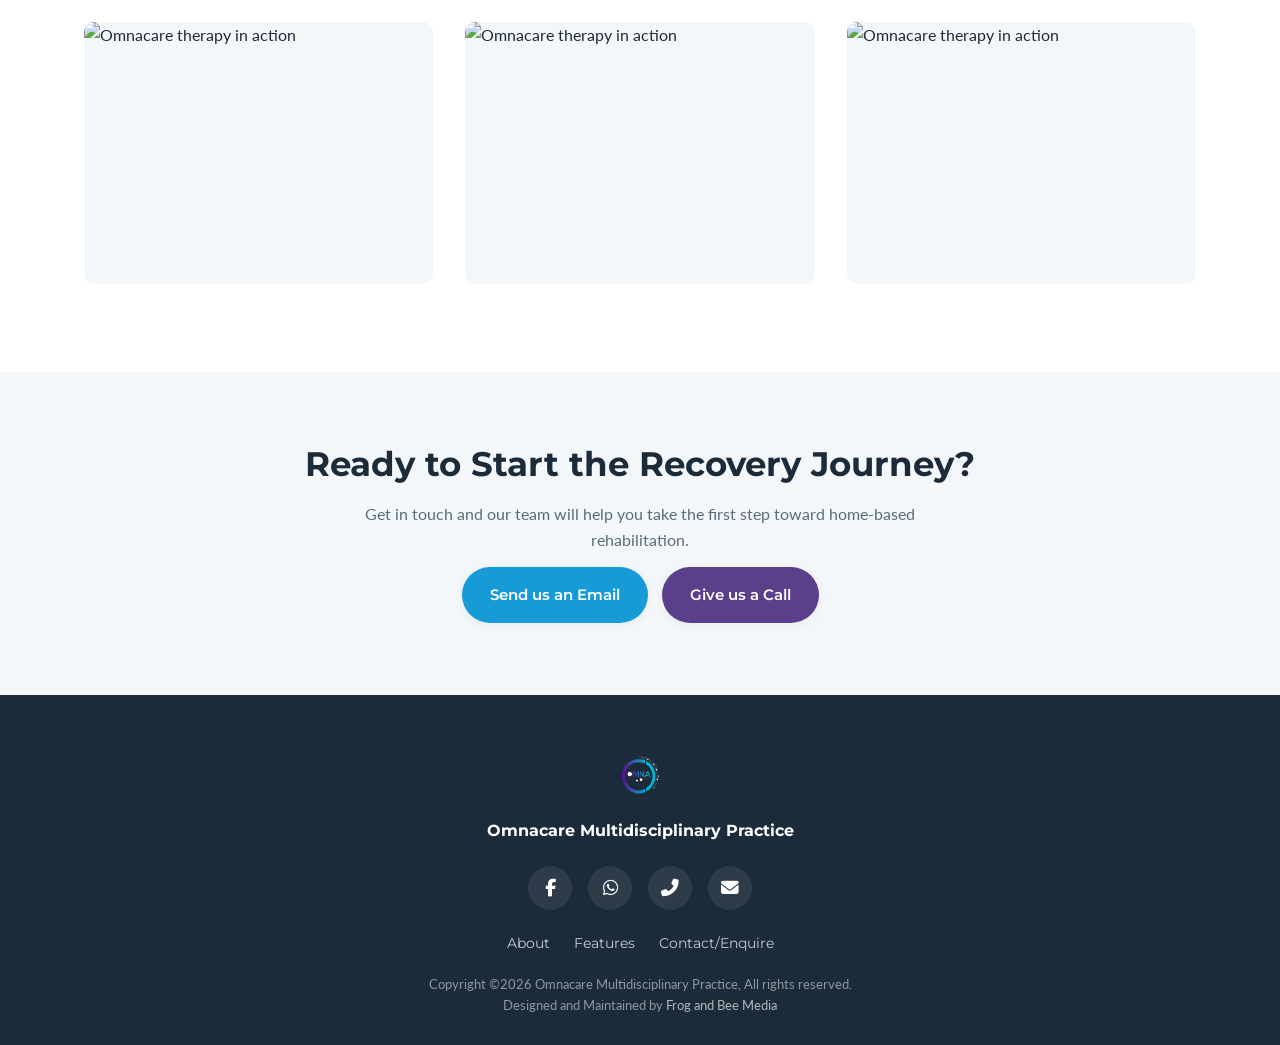
==== commit aadfe18a: "Rename index-7.html to index.html" ====
--- a/index.html
+++ b/index.html
@@ -34,8 +34,8 @@
   <section class="hero">
     <div class="hero__rings" aria-hidden="true"></div>
     <div class="container hero__inner">
-      <div class="hero__eyebrow">Home-based Care</div>
-      <h1>OMNACARE &middot; Multidisciplinary Practice</h1>
+      <div class="hero__eyebrow">Home-Based Care</div>
+      <h1><span class="text-brand-gradient">Omnacare</span> &middot; Multidisciplinary Practice</h1>
       <p>Integrated, patient-centred rehabilitation across South Africa &mdash; from hospital discharge to full recovery, in the comfort of home.</p>
       <div class="discipline-chips">
         <span><i class="fas fa-walking"></i> Physiotherapy</span>
@@ -126,9 +126,9 @@
   <section class="section">
     <div class="container">
       <div class="grid grid--3" data-reveal>
-        <div class="card__media"><img src="data/files/pic1.png" alt="Omnacare therapy in action" loading="lazy"></div>
-        <div class="card__media"><img src="data/files/pic2.png" alt="Omnacare therapy in action" loading="lazy"></div>
-        <div class="card__media"><img src="data/files/pic3.png" alt="Omnacare therapy in action" loading="lazy"></div>
+        <div class="card__media"><img src="data/files/picture4.png" alt="Omnacare therapy in action" loading="lazy"></div>
+        <div class="card__media"><img src="data/files/picture4.png" alt="Omnacare therapy in action" loading="lazy"></div>
+        <div class="card__media"><img src="data/files/picture3.png" alt="Omnacare therapy in action" loading="lazy"></div>
       </div>
     </div>
   </section>
@@ -146,7 +146,7 @@
 
   <footer class="site-footer">
     <div class="container">
-      <img class="footer-logo" src="data/files/omnacarelogotranspare.png" alt="Omnacare">
+      <img class="footer-logo" src="data/files/omnacarelogotransparent.png" alt="Omnacare">
       <div><strong>Omnacare Multidisciplinary Practice</strong></div>
       <div class="footer-social">
         <a href="https://www.facebook.com/profile.php?id=61579705359234" target="_blank" rel="noopener" aria-label="Facebook"><i class="fab fa-facebook-f"></i></a>
@@ -160,8 +160,8 @@
         <a href="contact.html">Contact/Enquire</a>
       </nav>
       <div class="footer-bottom">
-        Copyright &copy;2026 Omnacare Multidisciplinary Practice & Blue Monday Studios, All rights reserved.<br>
-        Designed and Maintained by Blue Monday Studios
+        Copyright &copy;2026 Omnacare Multidisciplinary Practice, All rights reserved.<br>
+        Designed and Maintained by <a href="https://frogandbeemedia.co.za/" target="_blank" rel="noopener">Frog and Bee Media</a>
       </div>
     </div>
   </footer>
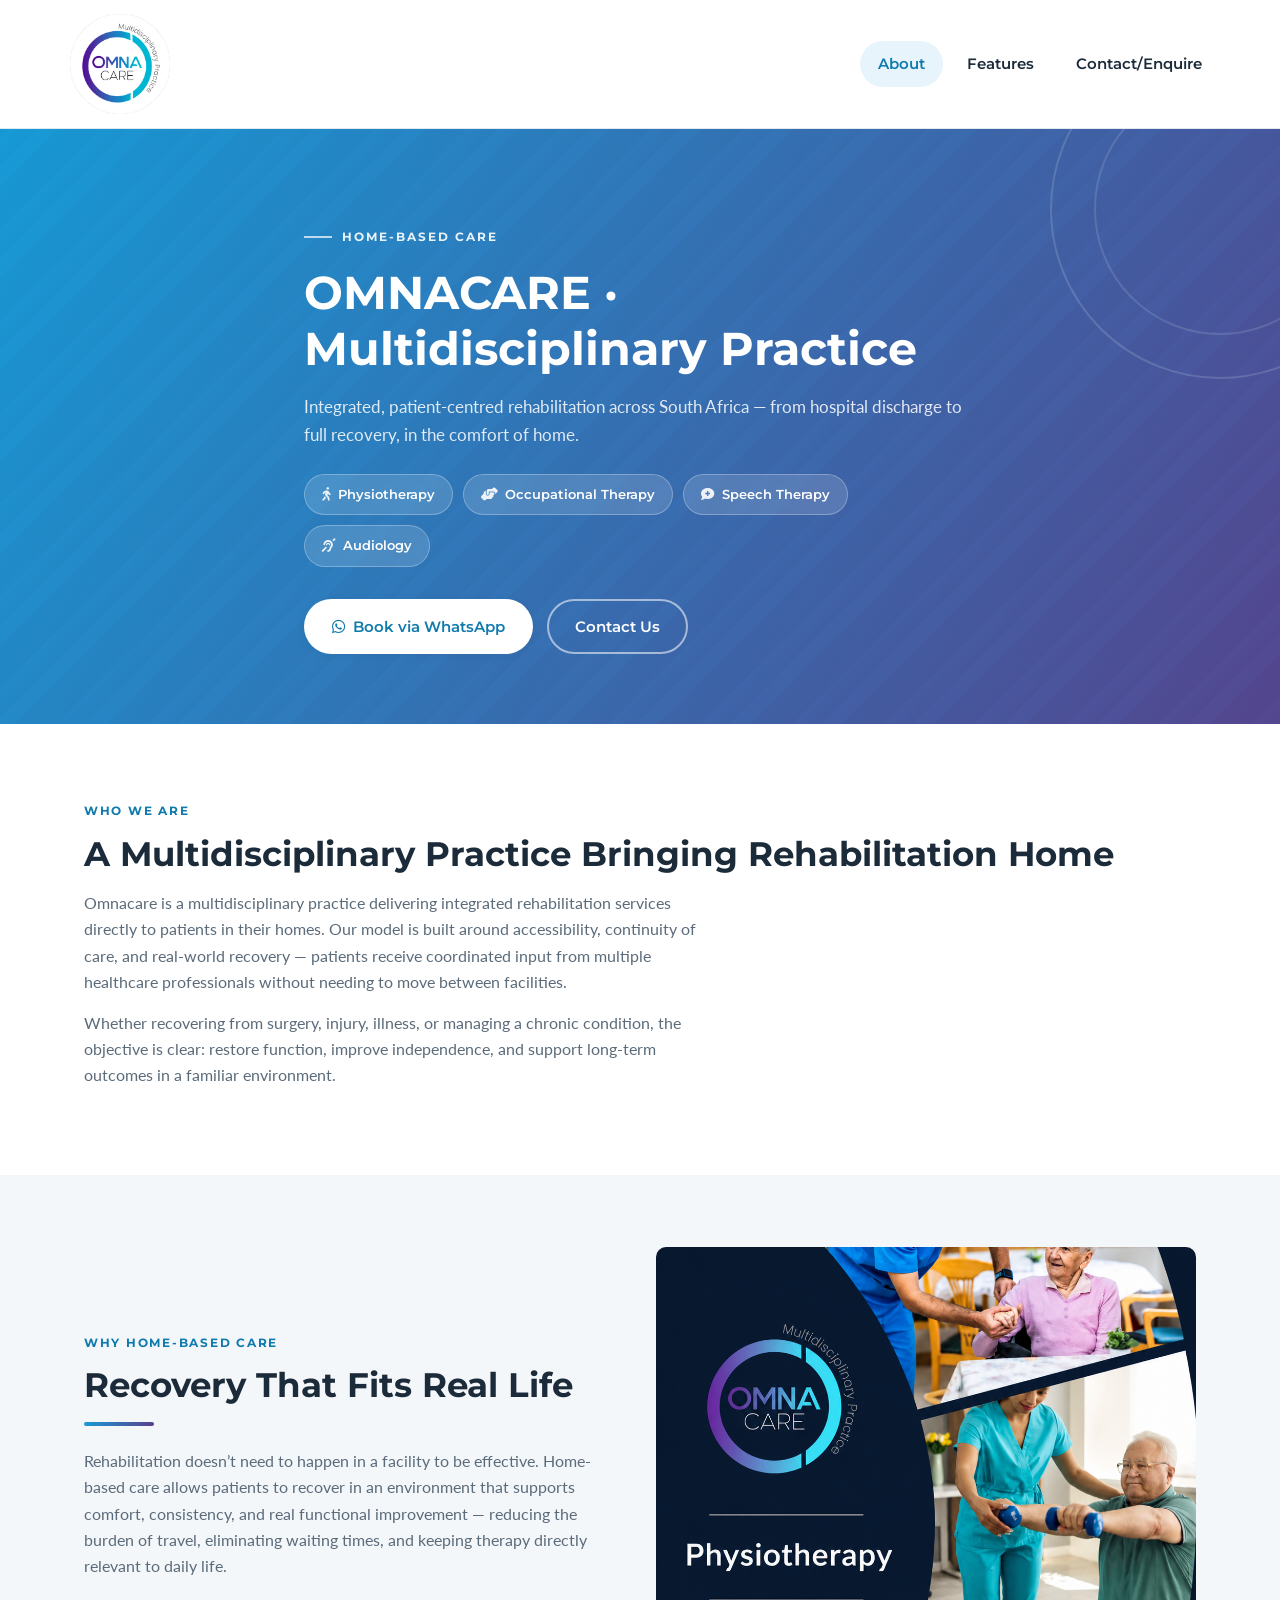
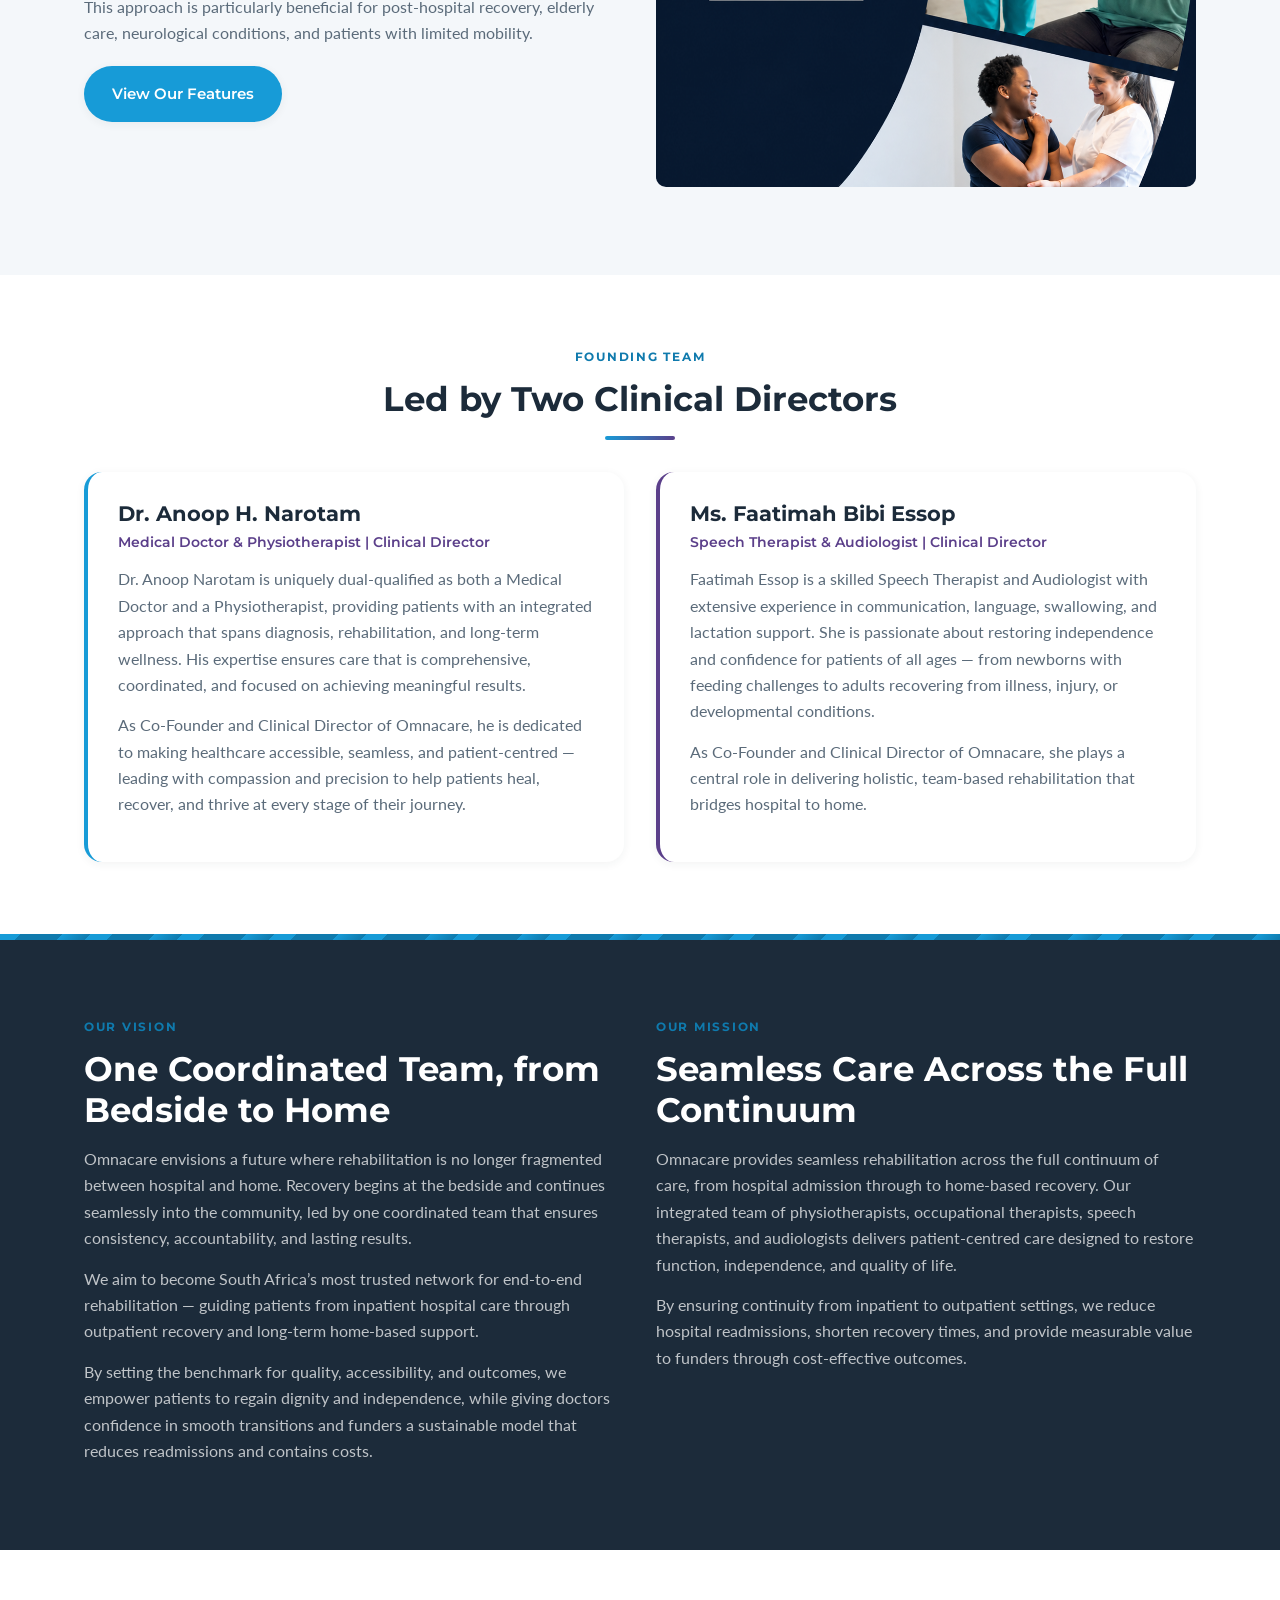
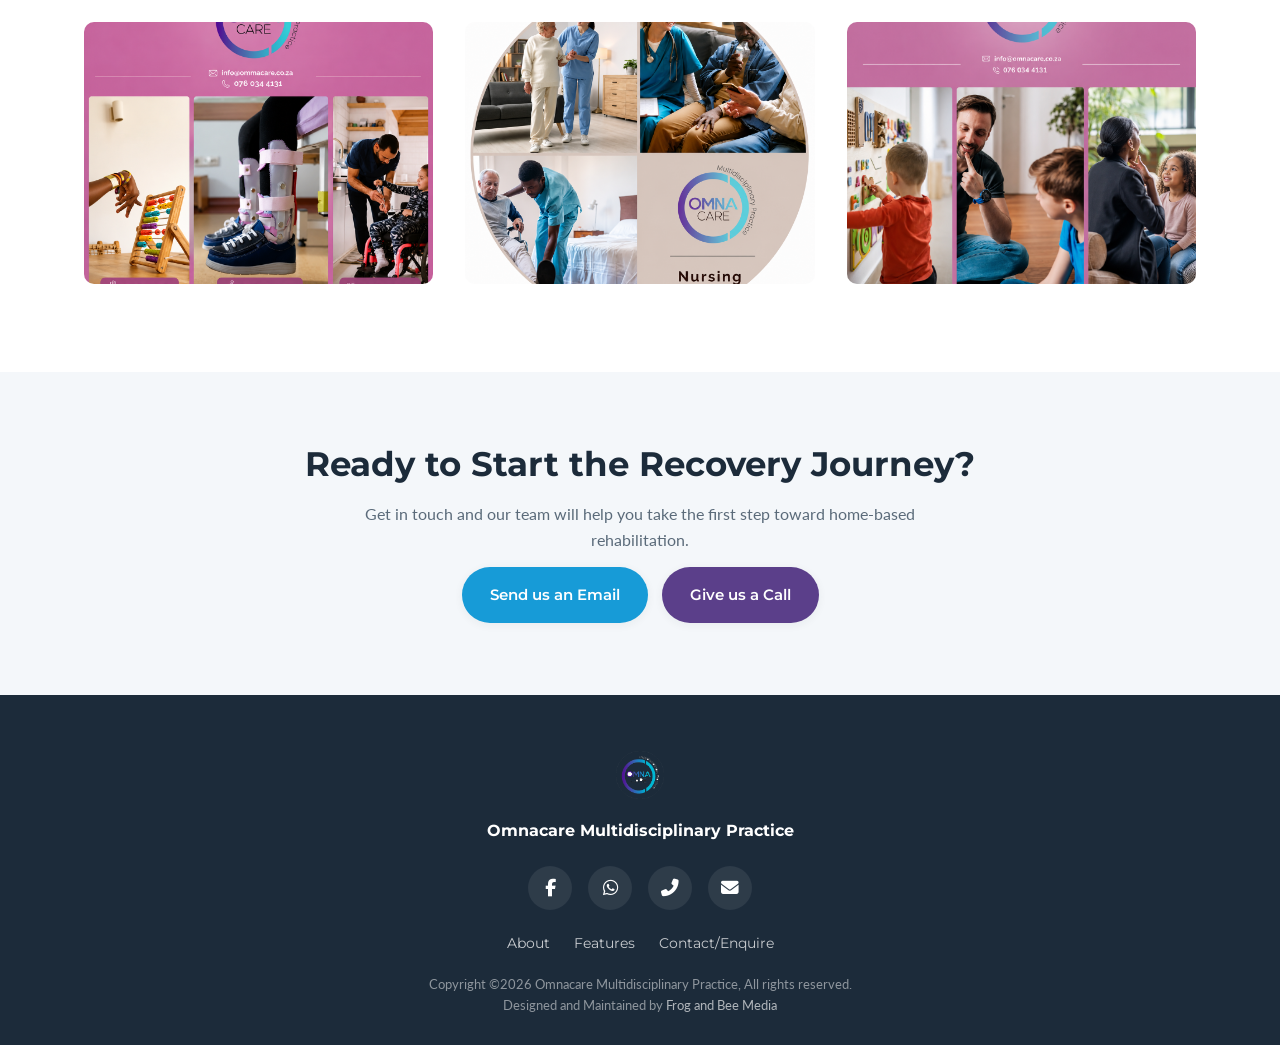
==== commit ed2678e1: "Update brand name and therapy card images Updated the brand name to uppercase and changed image sour" ====
--- a/index.html
+++ b/index.html
@@ -35,7 +35,7 @@
     <div class="hero__rings" aria-hidden="true"></div>
     <div class="container hero__inner">
       <div class="hero__eyebrow">Home-Based Care</div>
-      <h1><span class="text-brand-gradient">Omnacare</span> &middot; Multidisciplinary Practice</h1>
+      <h1><span class="text-brand-gradient">OMNACARE</span> &middot; Multidisciplinary Practice</h1>
       <p>Integrated, patient-centred rehabilitation across South Africa &mdash; from hospital discharge to full recovery, in the comfort of home.</p>
       <div class="discipline-chips">
         <span><i class="fas fa-walking"></i> Physiotherapy</span>
@@ -126,9 +126,9 @@
   <section class="section">
     <div class="container">
       <div class="grid grid--3" data-reveal>
-        <div class="card__media"><img src="data/files/picture4.png" alt="Omnacare therapy in action" loading="lazy"></div>
-        <div class="card__media"><img src="data/files/picture4.png" alt="Omnacare therapy in action" loading="lazy"></div>
-        <div class="card__media"><img src="data/files/picture3.png" alt="Omnacare therapy in action" loading="lazy"></div>
+        <div class="card__media"><img src="data/files/pic1.png" alt="Omnacare therapy in action" loading="lazy"></div>
+        <div class="card__media"><img src="data/files/pic2.png" alt="Omnacare therapy in action" loading="lazy"></div>
+        <div class="card__media"><img src="data/files/pic3.png" alt="Omnacare therapy in action" loading="lazy"></div>
       </div>
     </div>
   </section>
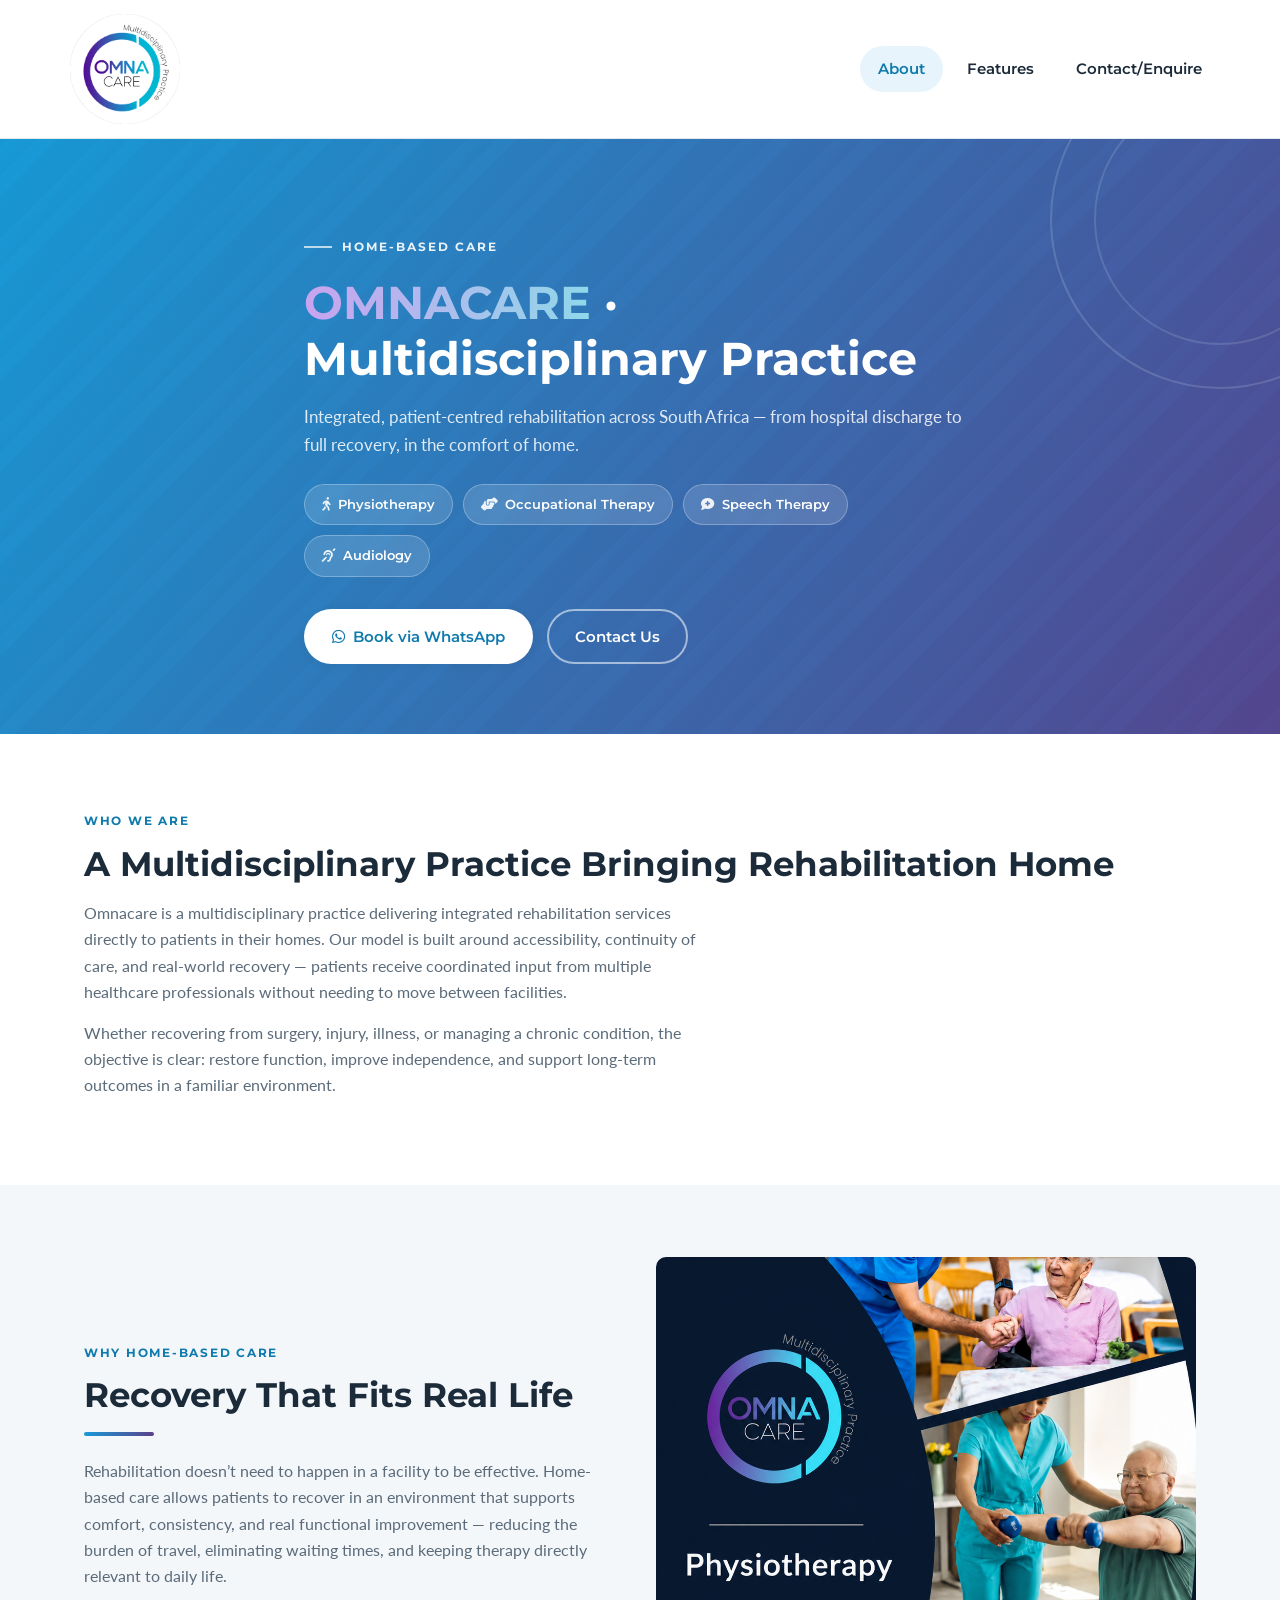
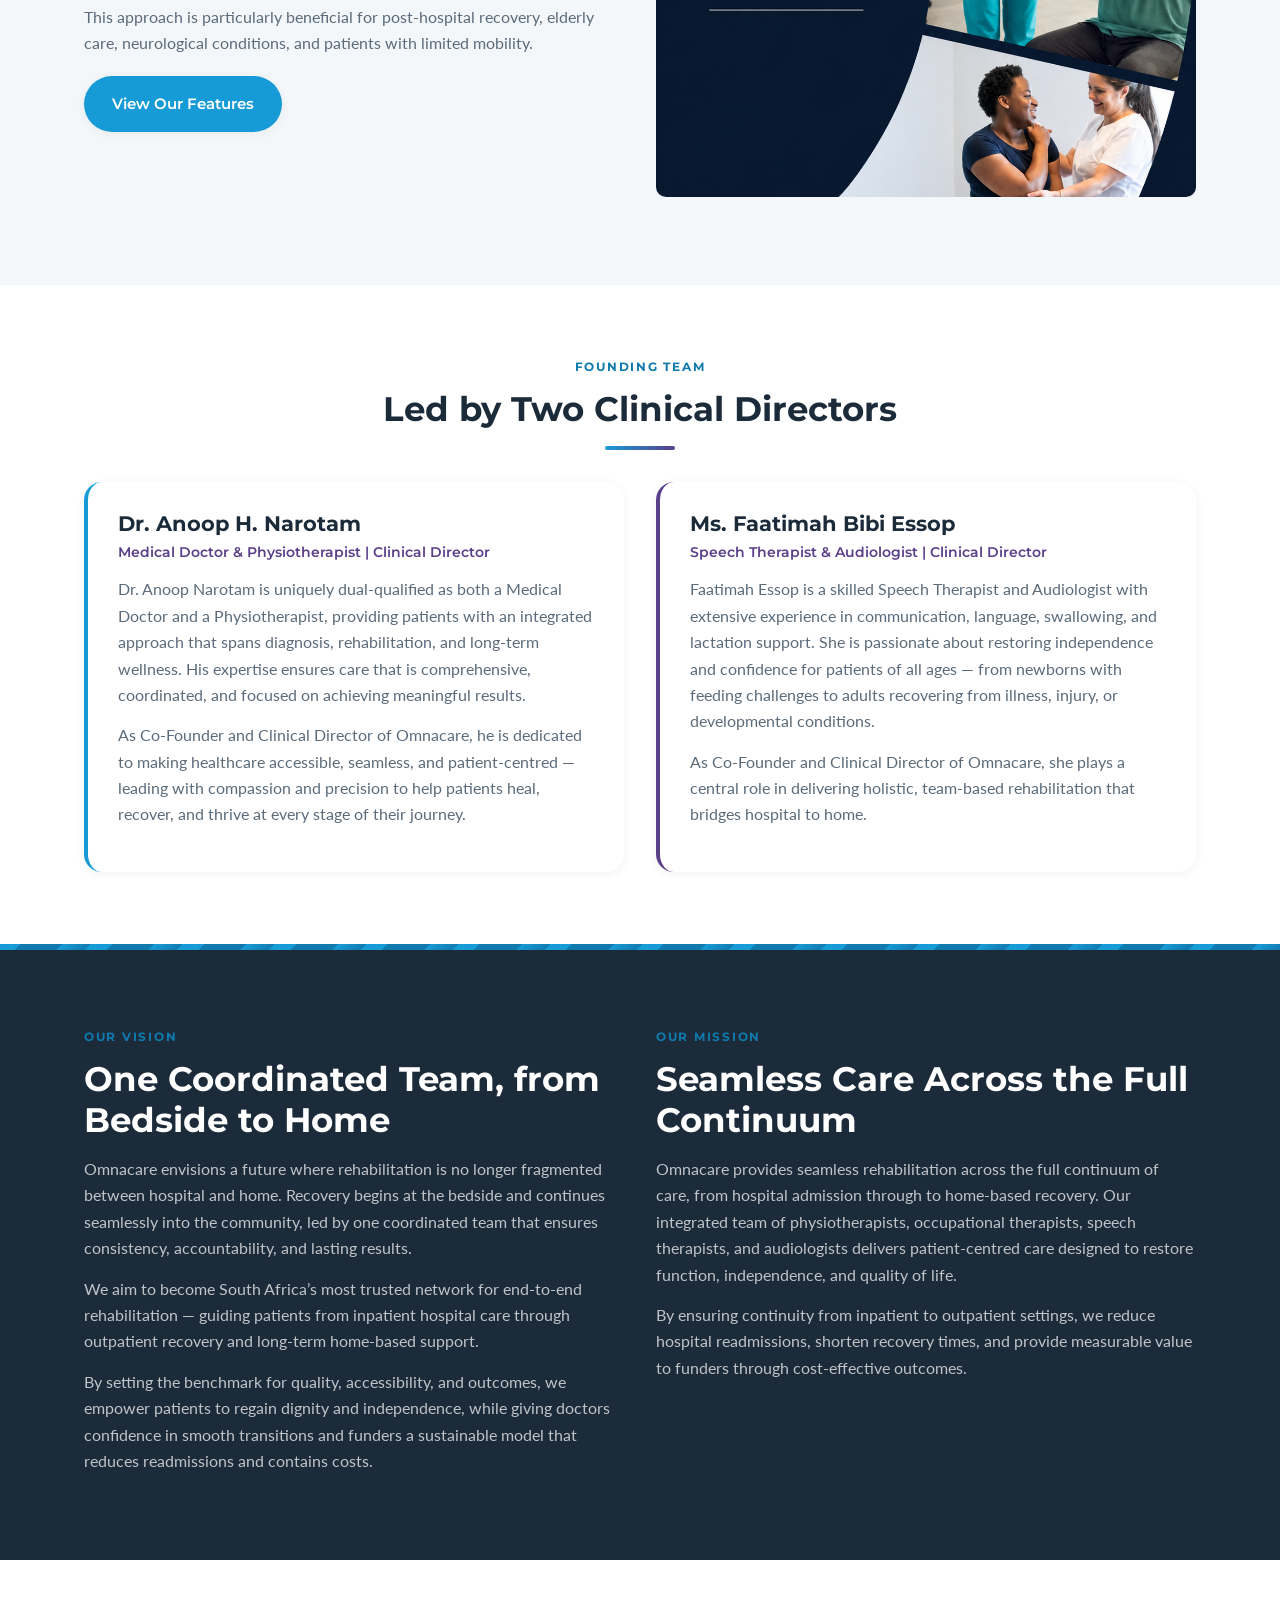
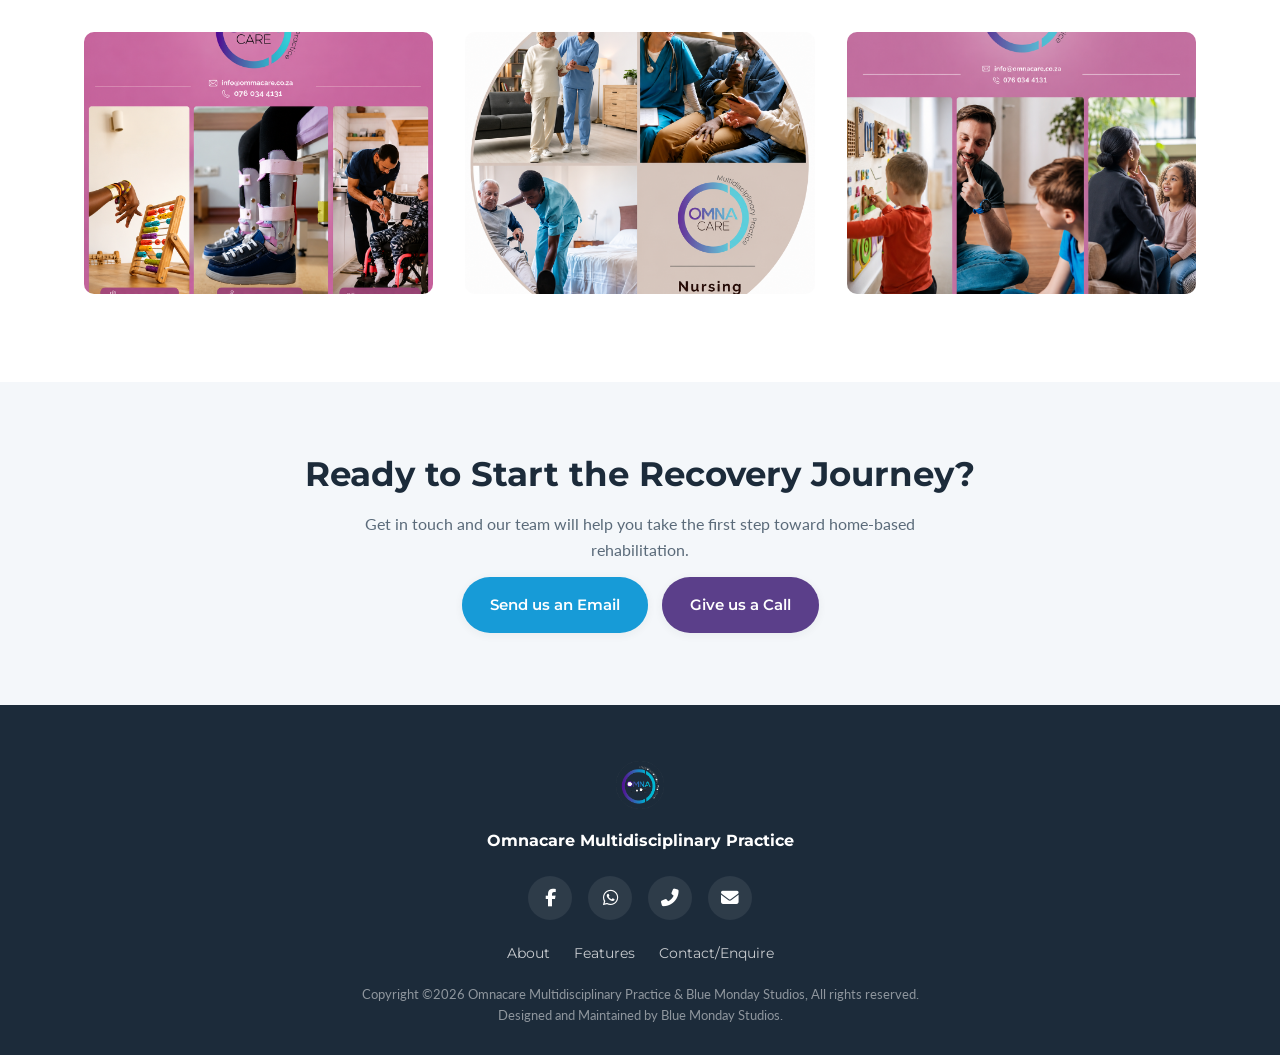
==== commit 8cdb75e5: "Update footer copyright and design credits" ====
--- a/index.html
+++ b/index.html
@@ -160,8 +160,8 @@
         <a href="contact.html">Contact/Enquire</a>
       </nav>
       <div class="footer-bottom">
-        Copyright &copy;2026 Omnacare Multidisciplinary Practice, All rights reserved.<br>
-        Designed and Maintained by <a href="https://frogandbeemedia.co.za/" target="_blank" rel="noopener">Frog and Bee Media</a>
+        Copyright &copy;2026 Omnacare Multidisciplinary Practice & Blue Monday Studios, All rights reserved.<br>
+        Designed and Maintained by Blue Monday Studios. 
       </div>
     </div>
   </footer>
--- a/css/styles.css
+++ b/css/styles.css
@@ -161,6 +161,10 @@
   background: rgba(255, 255, 255, 0.94);
   backdrop-filter: blur(8px);
   border-bottom: 1px solid var(--color-border);
+  transition: transform 0.3s ease;
+}
+.site-header.is-hidden {
+  transform: translateY(-100%);
 }
 .nav {
   display: flex;
@@ -169,7 +173,7 @@
   padding: 14px 0;
 }
 .nav__logo { margin-left: 10px; display: flex; align-items: center; }
-.nav__logo img { height: 100px; width: auto; }
+.nav__logo img { height: 110px; width: auto; }
 .nav__links {
   display: flex;
   align-items: center;
@@ -302,6 +306,14 @@
 
 .hero--compact { padding: 56px 0; }
 
+.text-brand-gradient {
+  background: linear-gradient(90deg, #c9a3ef 0%, #8fd8ea 100%);
+  -webkit-background-clip: text;
+  background-clip: text;
+  color: transparent;
+  -webkit-text-fill-color: transparent;
+}
+
 /* ---------- Cards ---------- */
 .card {
   background: #fff;
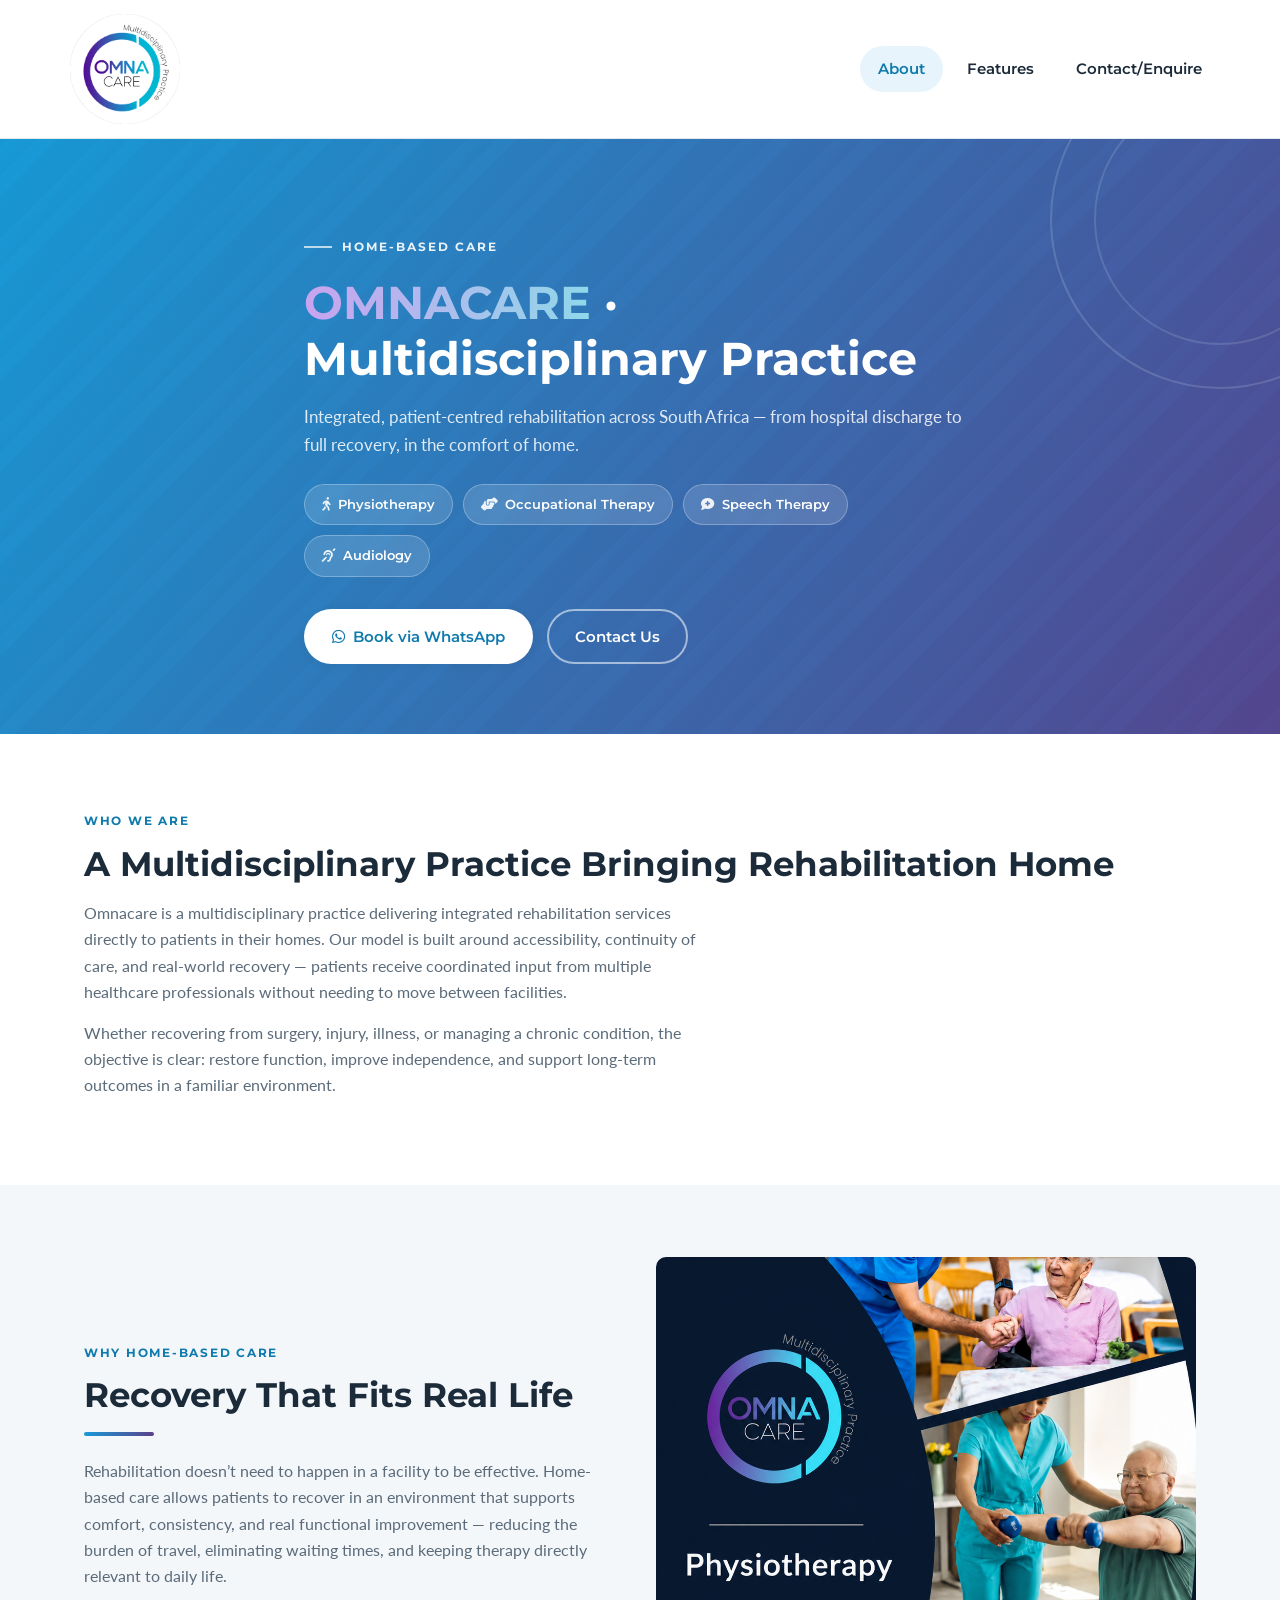
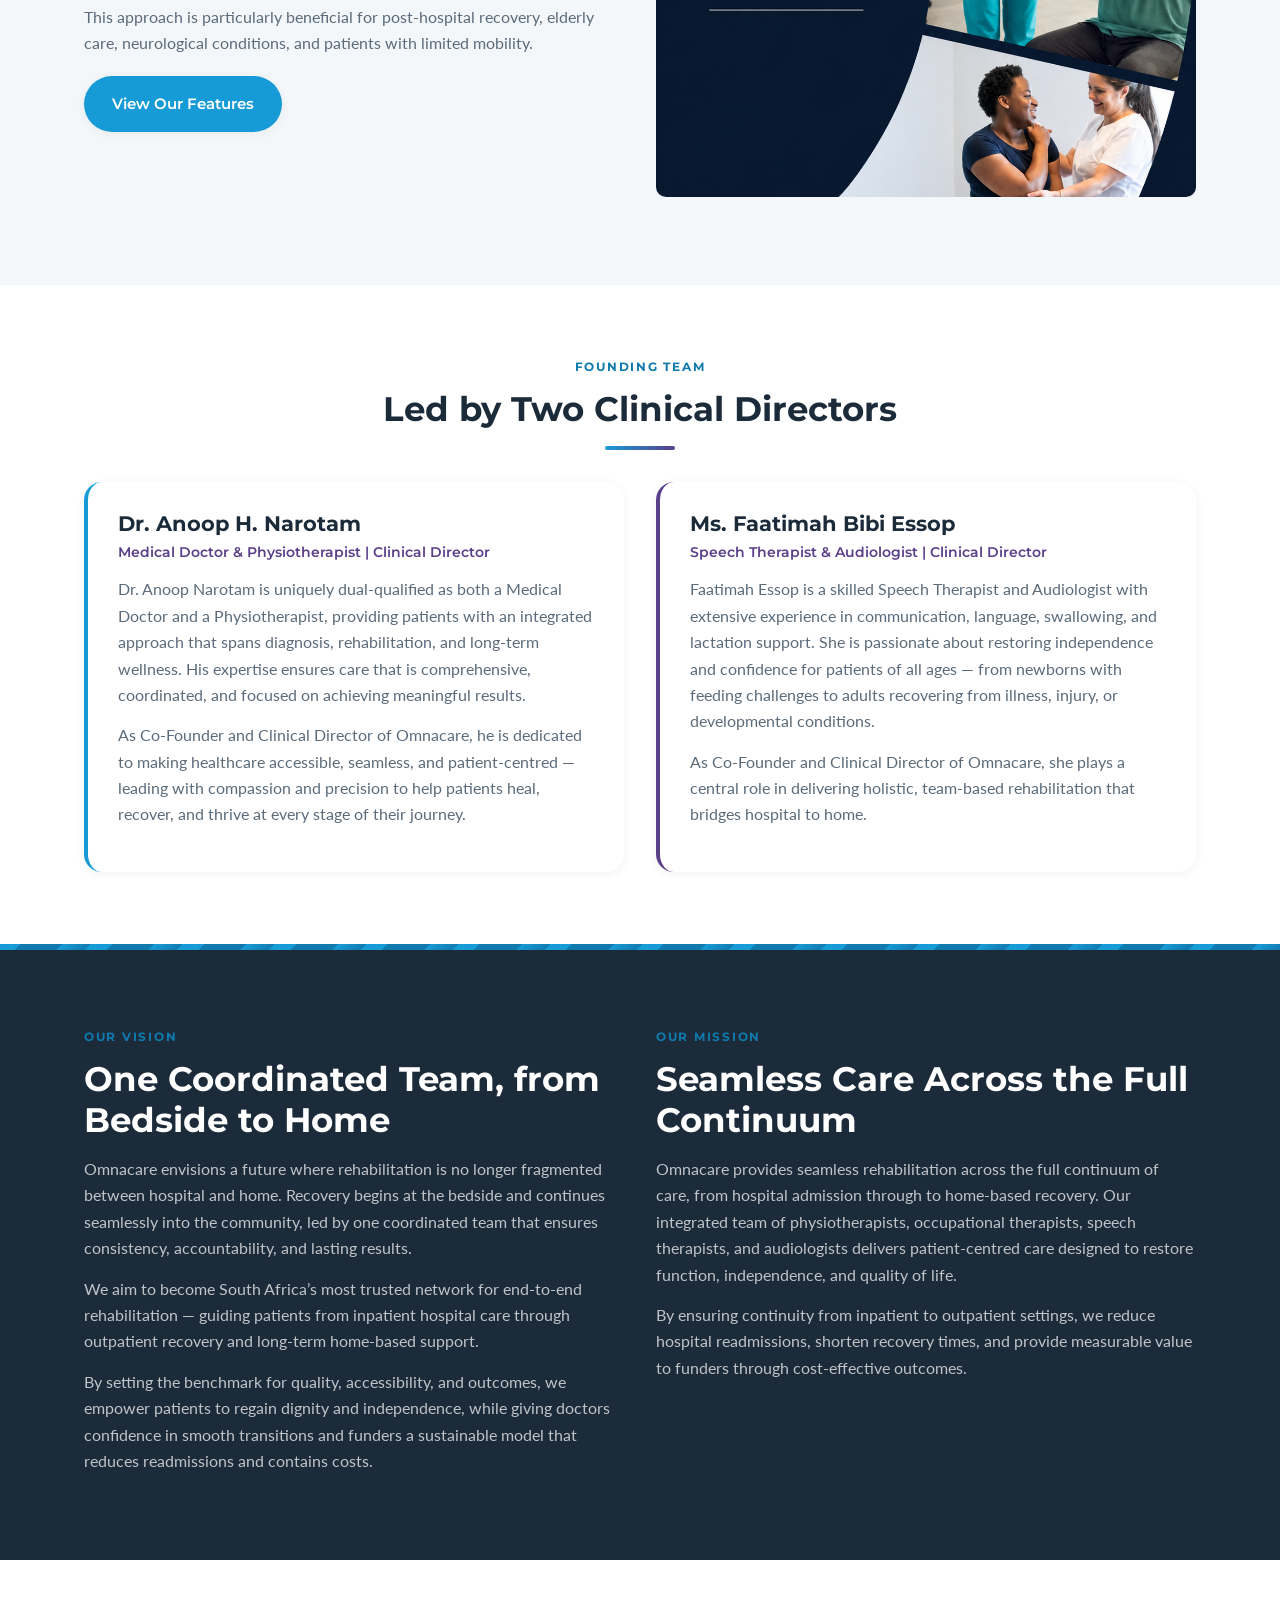
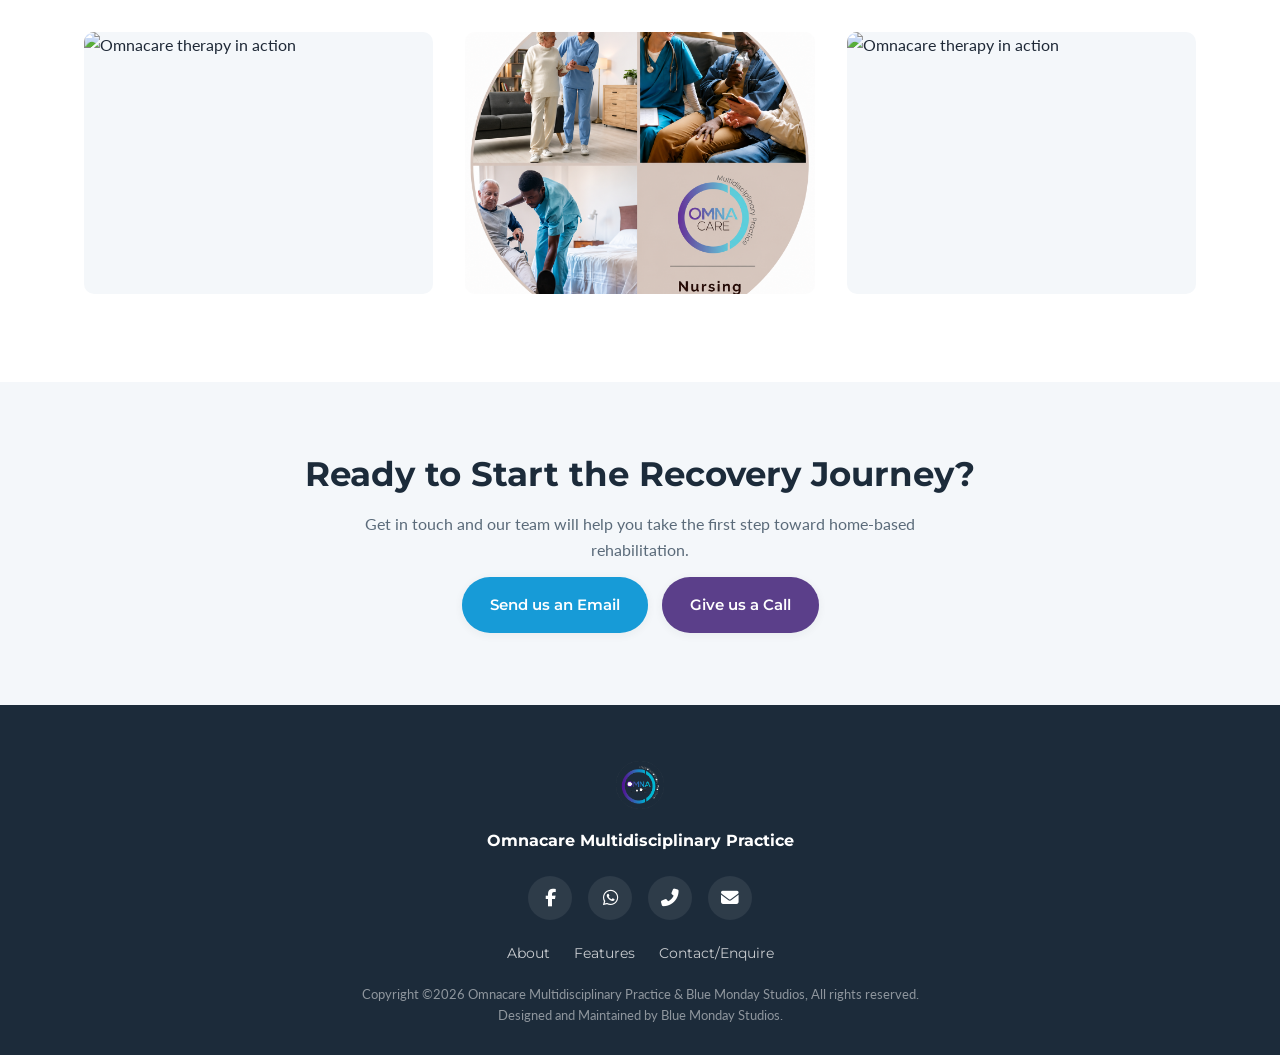
==== commit 9c8abfe4: "Replace images in index.html for therapy section" ====
--- a/index.html
+++ b/index.html
@@ -126,9 +126,9 @@
   <section class="section">
     <div class="container">
       <div class="grid grid--3" data-reveal>
-        <div class="card__media"><img src="data/files/pic1.png" alt="Omnacare therapy in action" loading="lazy"></div>
+        <div class="card__media"><img src="data/files/pic1a.png" alt="Omnacare therapy in action" loading="lazy"></div>
         <div class="card__media"><img src="data/files/pic2.png" alt="Omnacare therapy in action" loading="lazy"></div>
-        <div class="card__media"><img src="data/files/pic3.png" alt="Omnacare therapy in action" loading="lazy"></div>
+        <div class="card__media"><img src="data/files/pic3b.png" alt="Omnacare therapy in action" loading="lazy"></div>
       </div>
     </div>
   </section>
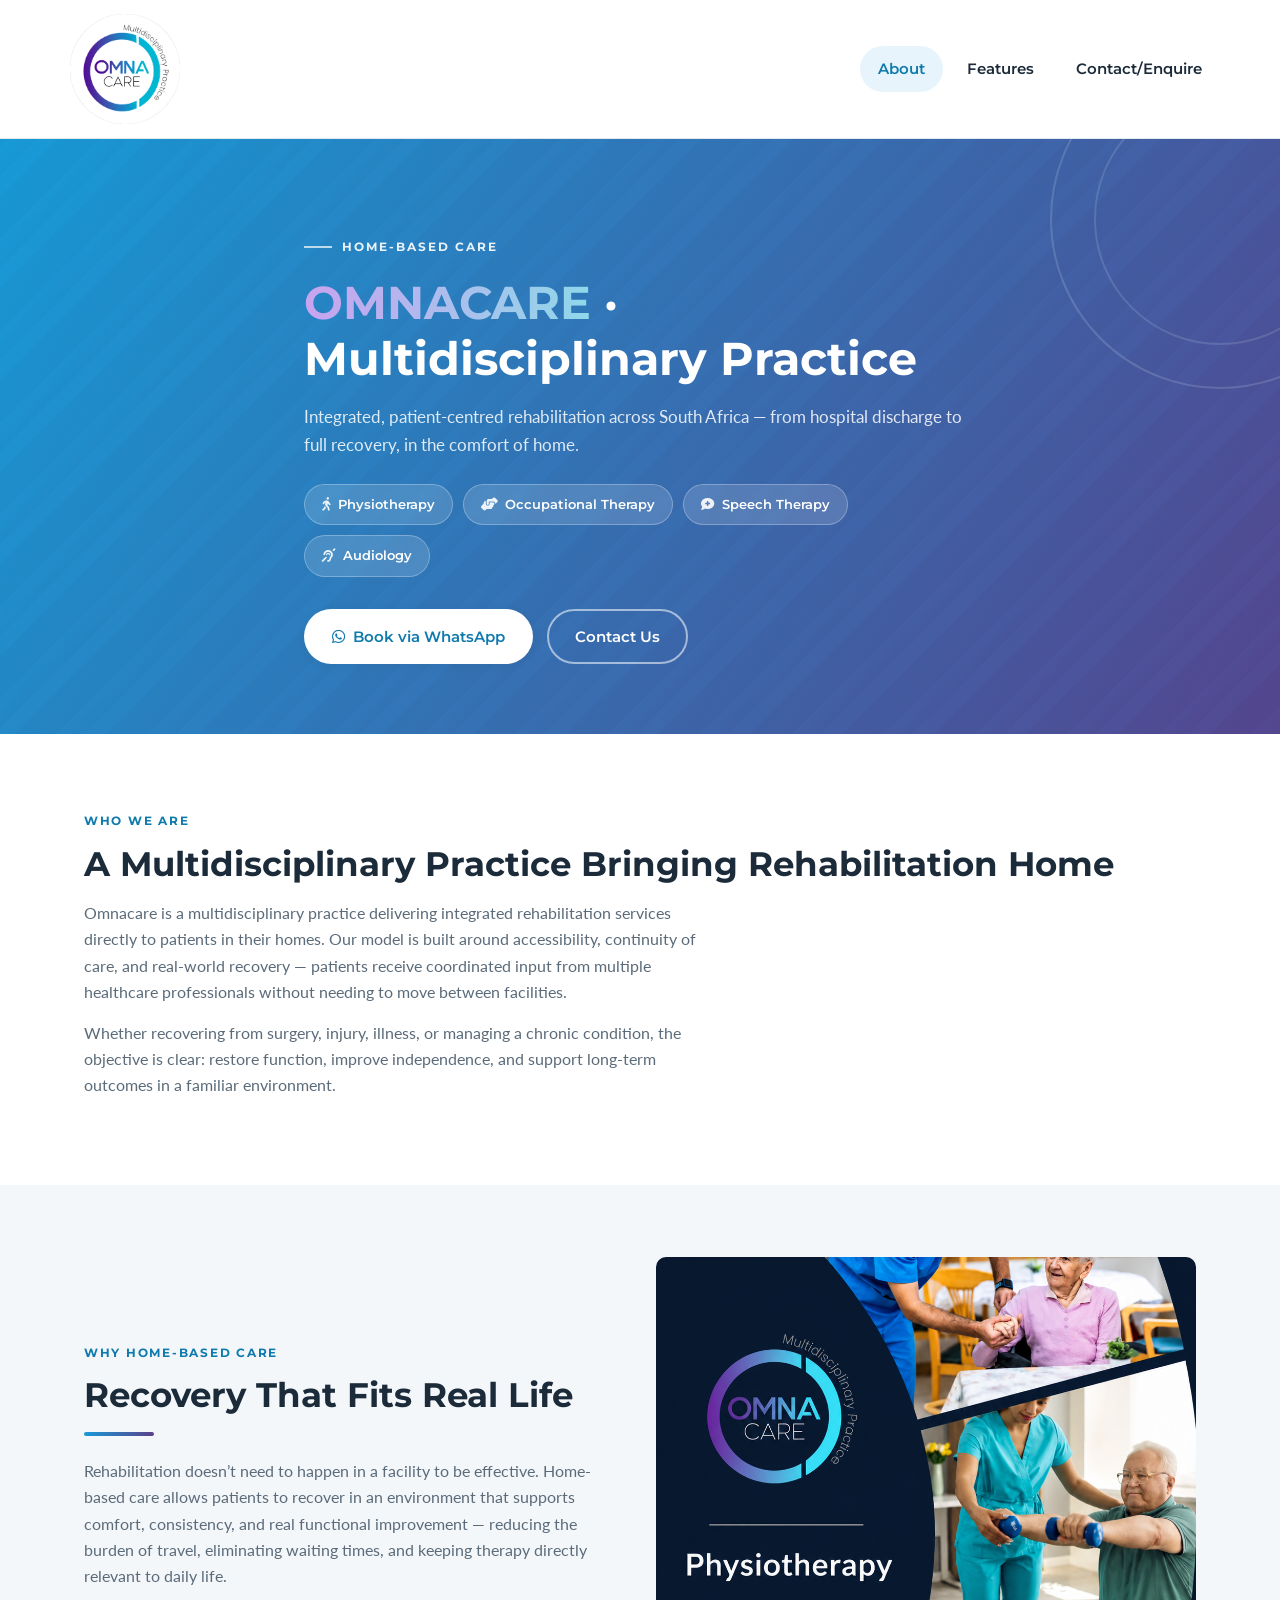
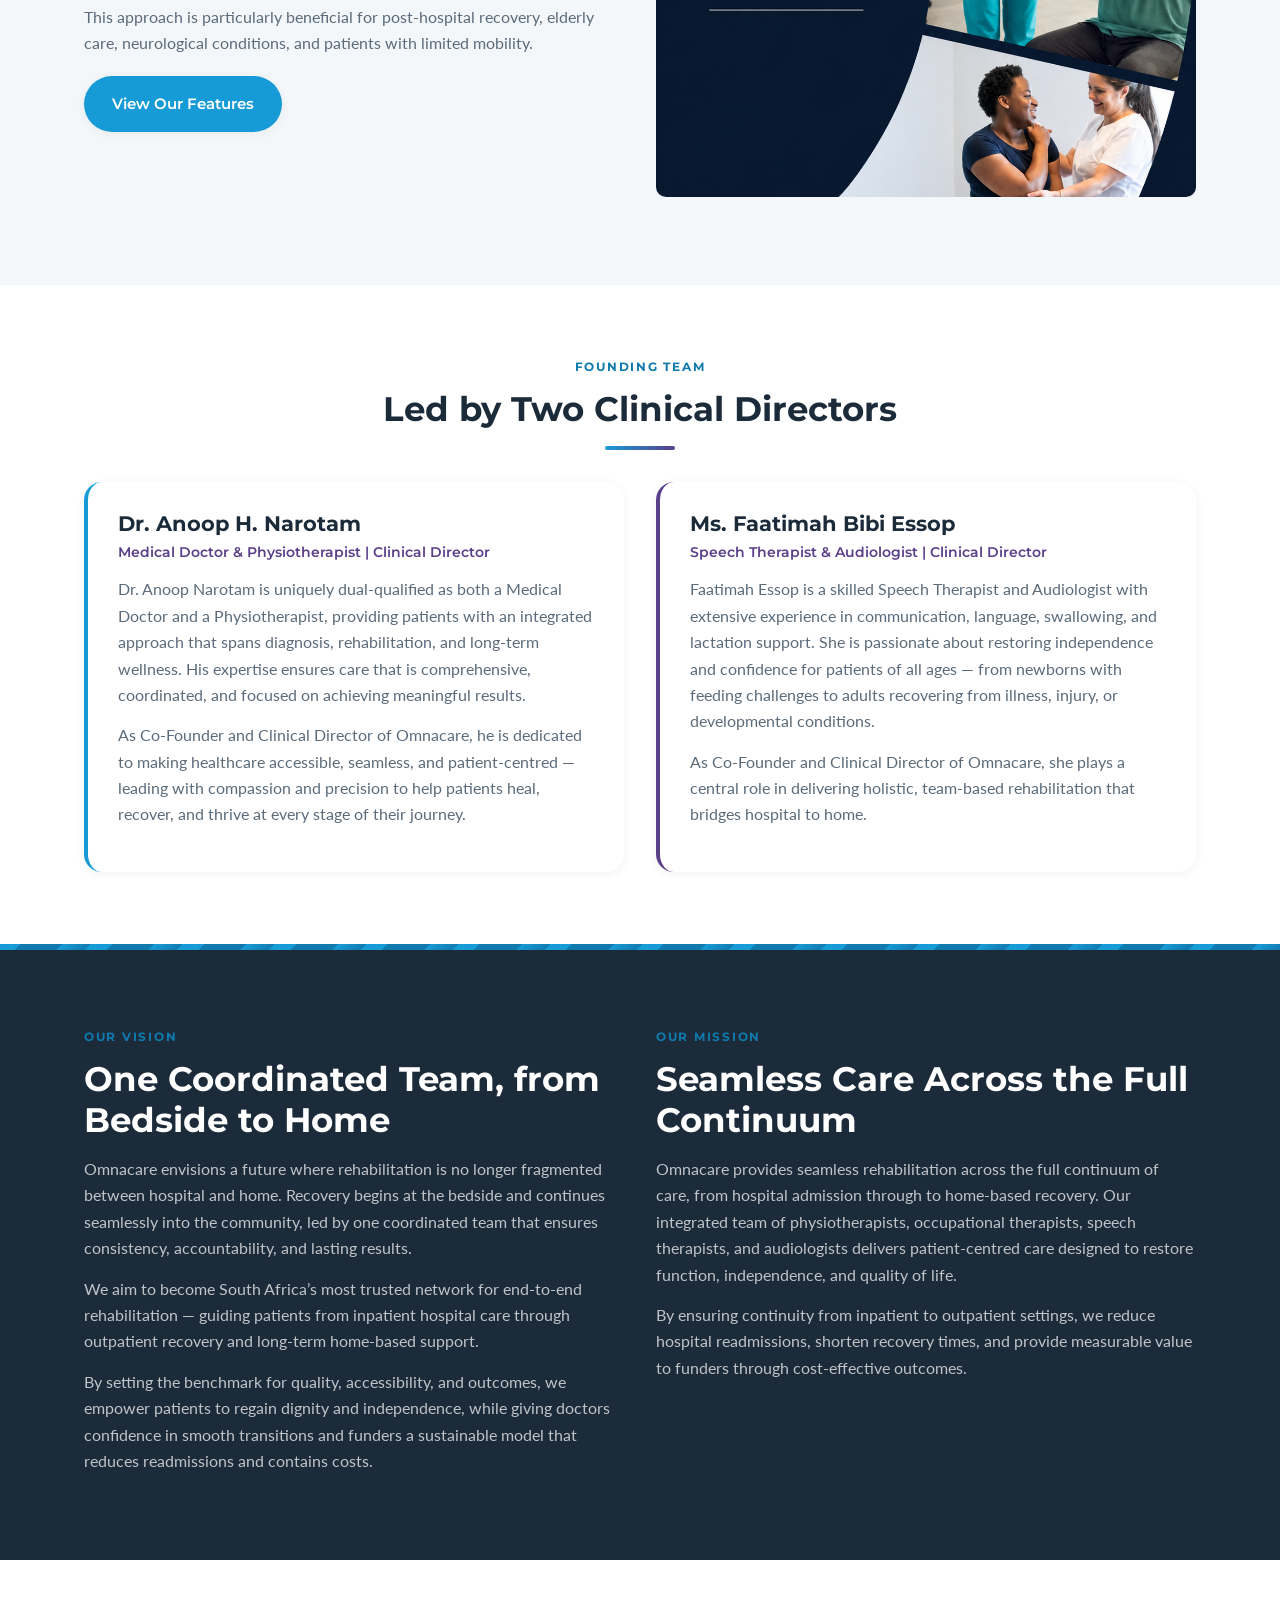
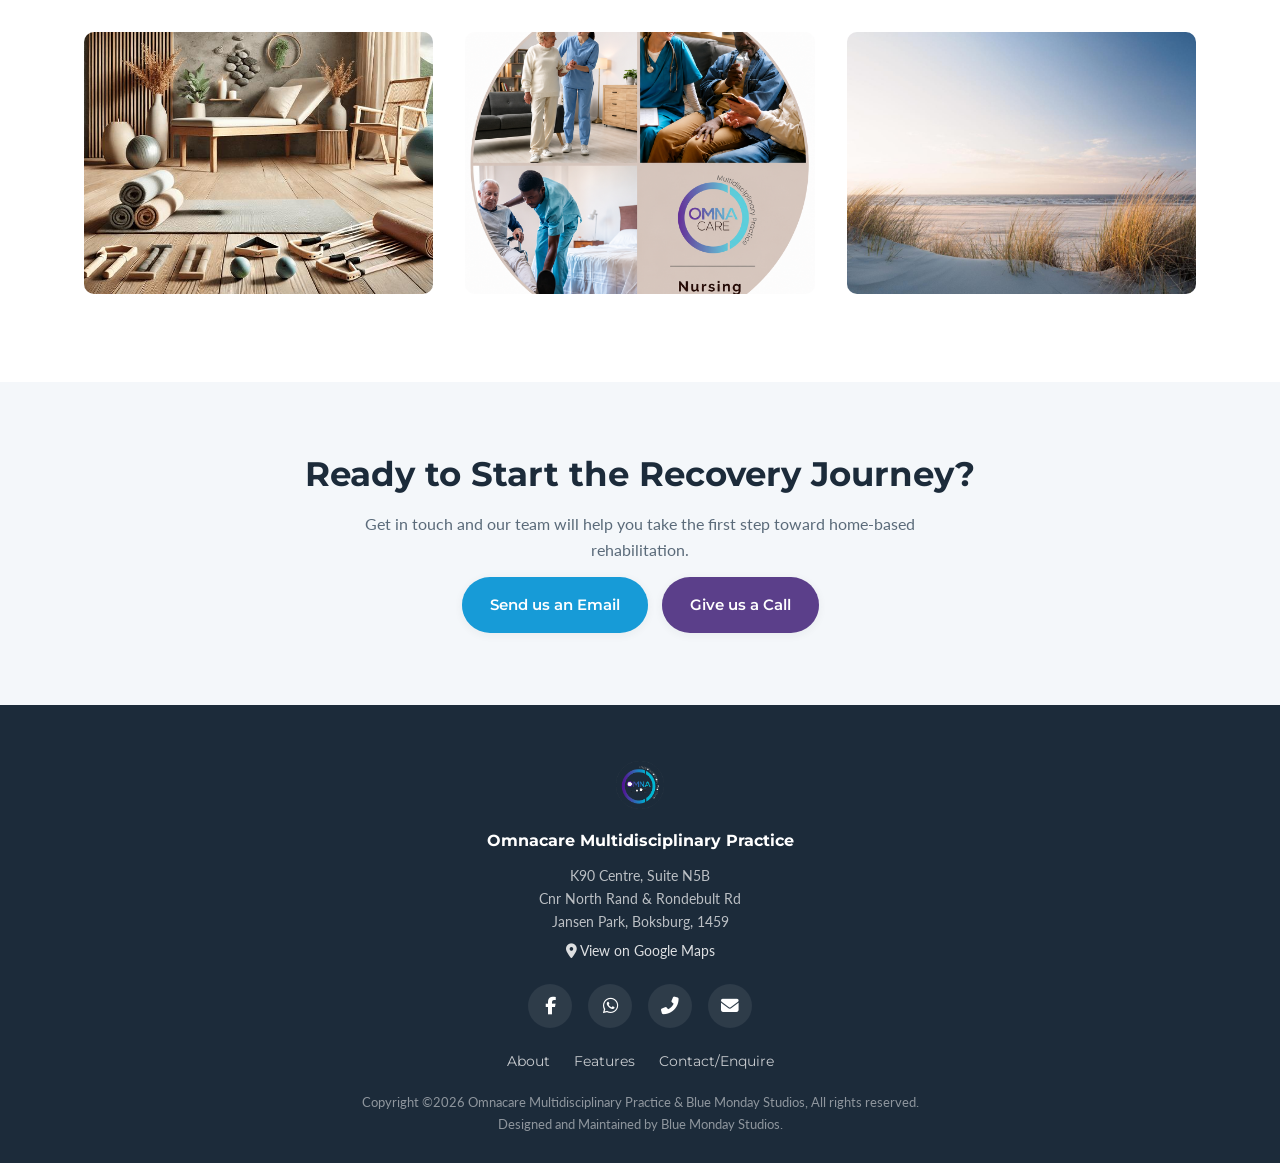
==== commit 7f47a7a2: "Add K90 Centre address, map and directions; fix contact form - Contact page: new 'Find Us' card with" ====
--- a/index.html
+++ b/index.html
@@ -12,6 +12,28 @@
   <link href="https://fonts.googleapis.com/css2?family=Montserrat:wght@400;600;700&family=Lato:wght@300;400;700&display=swap" rel="stylesheet">
   <link rel="stylesheet" href="https://cdnjs.cloudflare.com/ajax/libs/font-awesome/6.5.2/css/all.min.css">
   <link rel="stylesheet" href="css/styles.css">
+  <script type="application/ld+json">
+  {
+    "@context": "https://schema.org",
+    "@type": "MedicalBusiness",
+    "name": "Omnacare Multidisciplinary Practice",
+    "url": "https://omnacare.co.za/",
+    "logo": "https://omnacare.co.za/data/files/omnacarelogotransparent.png",
+    "telephone": "+27760344131",
+    "email": "info@omnacare.co.za",
+    "address": {
+      "@type": "PostalAddress",
+      "streetAddress": "K90 Centre, Suite N5B, Cnr North Rand & Rondebult Rd, Jansen Park",
+      "addressLocality": "Boksburg",
+      "addressRegion": "Gauteng",
+      "postalCode": "1459",
+      "addressCountry": "ZA"
+    },
+    "hasMap": "https://www.google.com/maps/search/?api=1&query=K90+Centre%2C+Cnr+North+Rand+%26+Rondebult+Rd%2C+Jansen+Park%2C+Boksburg+1459",
+    "openingHours": "Mo-Fr 09:00-17:00",
+    "sameAs": ["https://www.facebook.com/profile.php?id=61579705359234"]
+  }
+  </script>
 </head>
 <body>
 
@@ -126,9 +148,9 @@
   <section class="section">
     <div class="container">
       <div class="grid grid--3" data-reveal>
-        <div class="card__media"><img src="data/files/pic1a.png" alt="Omnacare therapy in action" loading="lazy"></div>
+        <div class="card__media"><img src="data/files/pic1a.jpg" alt="Omnacare therapy in action" loading="lazy"></div>
         <div class="card__media"><img src="data/files/pic2.png" alt="Omnacare therapy in action" loading="lazy"></div>
-        <div class="card__media"><img src="data/files/pic3b.png" alt="Omnacare therapy in action" loading="lazy"></div>
+        <div class="card__media"><img src="data/files/pic3b.jpg" alt="Omnacare therapy in action" loading="lazy"></div>
       </div>
     </div>
   </section>
@@ -148,6 +170,9 @@
     <div class="container">
       <img class="footer-logo" src="data/files/omnacarelogotransparent.png" alt="Omnacare">
       <div><strong>Omnacare Multidisciplinary Practice</strong></div>
+      <address class="footer-address">K90 Centre, Suite N5B<br>Cnr North Rand &amp; Rondebult Rd<br>Jansen Park, Boksburg, 1459<br>
+        <a href="https://www.google.com/maps/search/?api=1&amp;query=K90+Centre%2C+Cnr+North+Rand+%26+Rondebult+Rd%2C+Jansen+Park%2C+Boksburg+1459" target="_blank" rel="noopener"><i class="fas fa-map-marker-alt"></i> View on Google Maps</a>
+      </address>
       <div class="footer-social">
         <a href="https://www.facebook.com/profile.php?id=61579705359234" target="_blank" rel="noopener" aria-label="Facebook"><i class="fab fa-facebook-f"></i></a>
         <a href="https://wa.me/27760344131" target="_blank" rel="noopener" aria-label="WhatsApp"><i class="fab fa-whatsapp"></i></a>
--- a/css/styles.css
+++ b/css/styles.css
@@ -571,3 +571,24 @@
   transition: opacity 0.6s ease, transform 0.6s ease;
 }
 [data-reveal].is-visible { opacity: 1; transform: translateY(0); }
+
+/* ---------- Location / map ---------- */
+.map-embed {
+  position: relative;
+  border-radius: var(--radius);
+  overflow: hidden;
+  aspect-ratio: 4 / 3;
+  background: var(--color-bg-alt);
+  border: 1px solid var(--color-border);
+}
+.map-embed iframe { position: absolute; inset: 0; width: 100%; height: 100%; border: 0; }
+.map-actions { margin-top: 18px; }
+.footer-address {
+  font-style: normal;
+  font-size: 0.9rem;
+  line-height: 1.6;
+  color: rgba(255,255,255,0.7);
+  margin-top: 10px;
+}
+.footer-address a { color: rgba(255,255,255,0.85); display: inline-block; margin-top: 6px; }
+.footer-address a:hover { color: #fff; }
